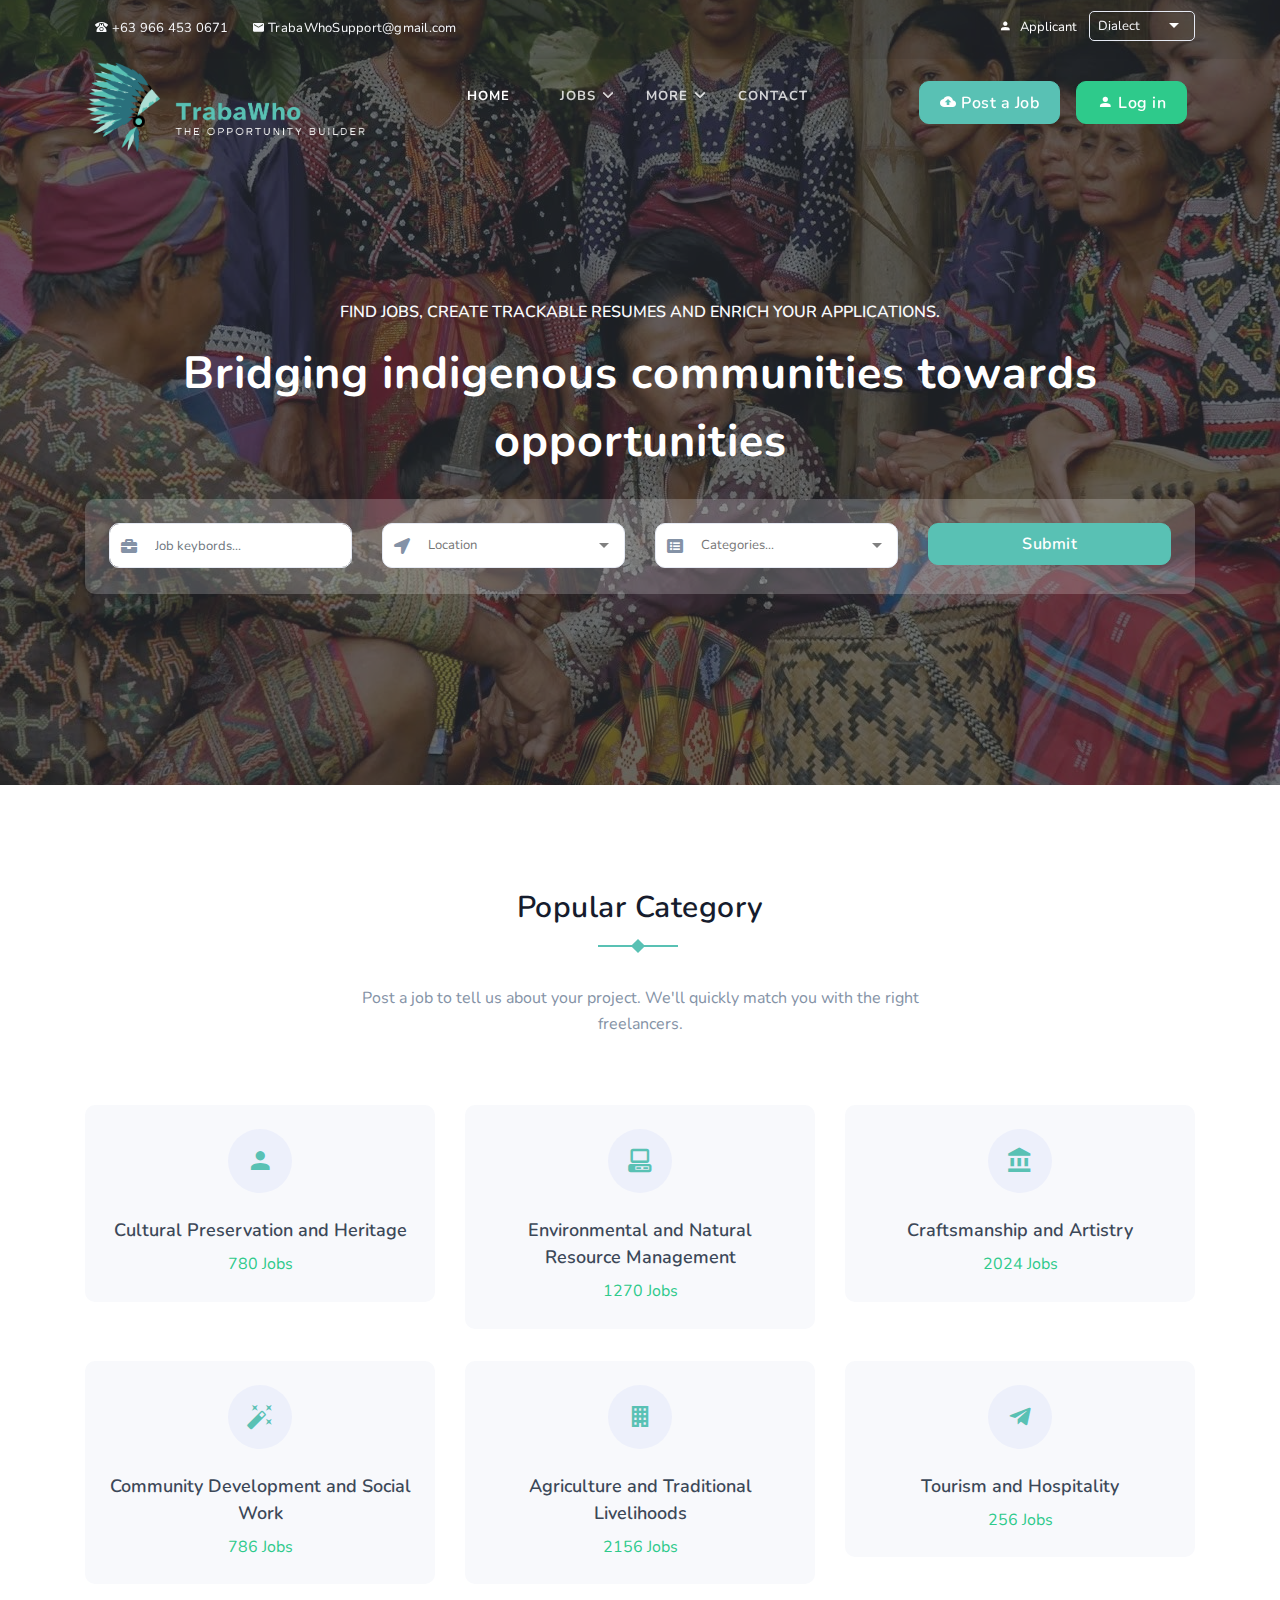
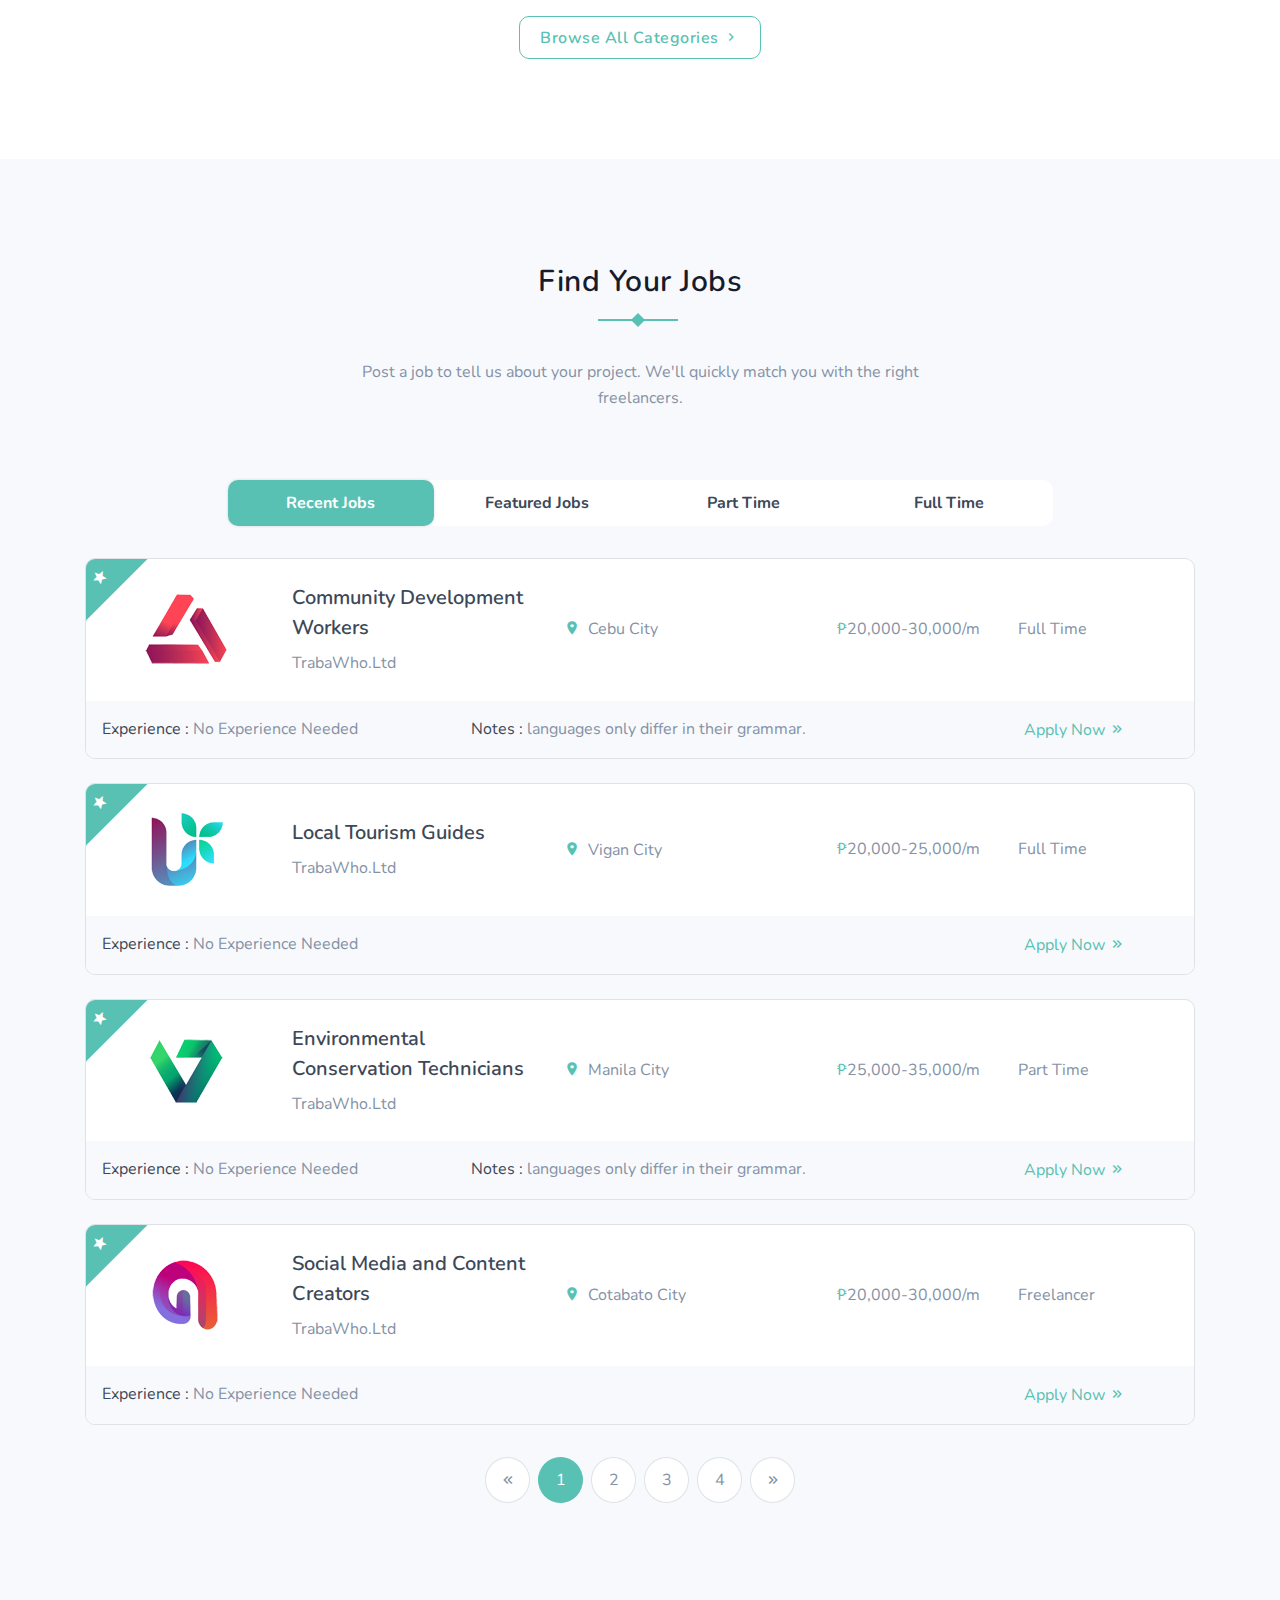
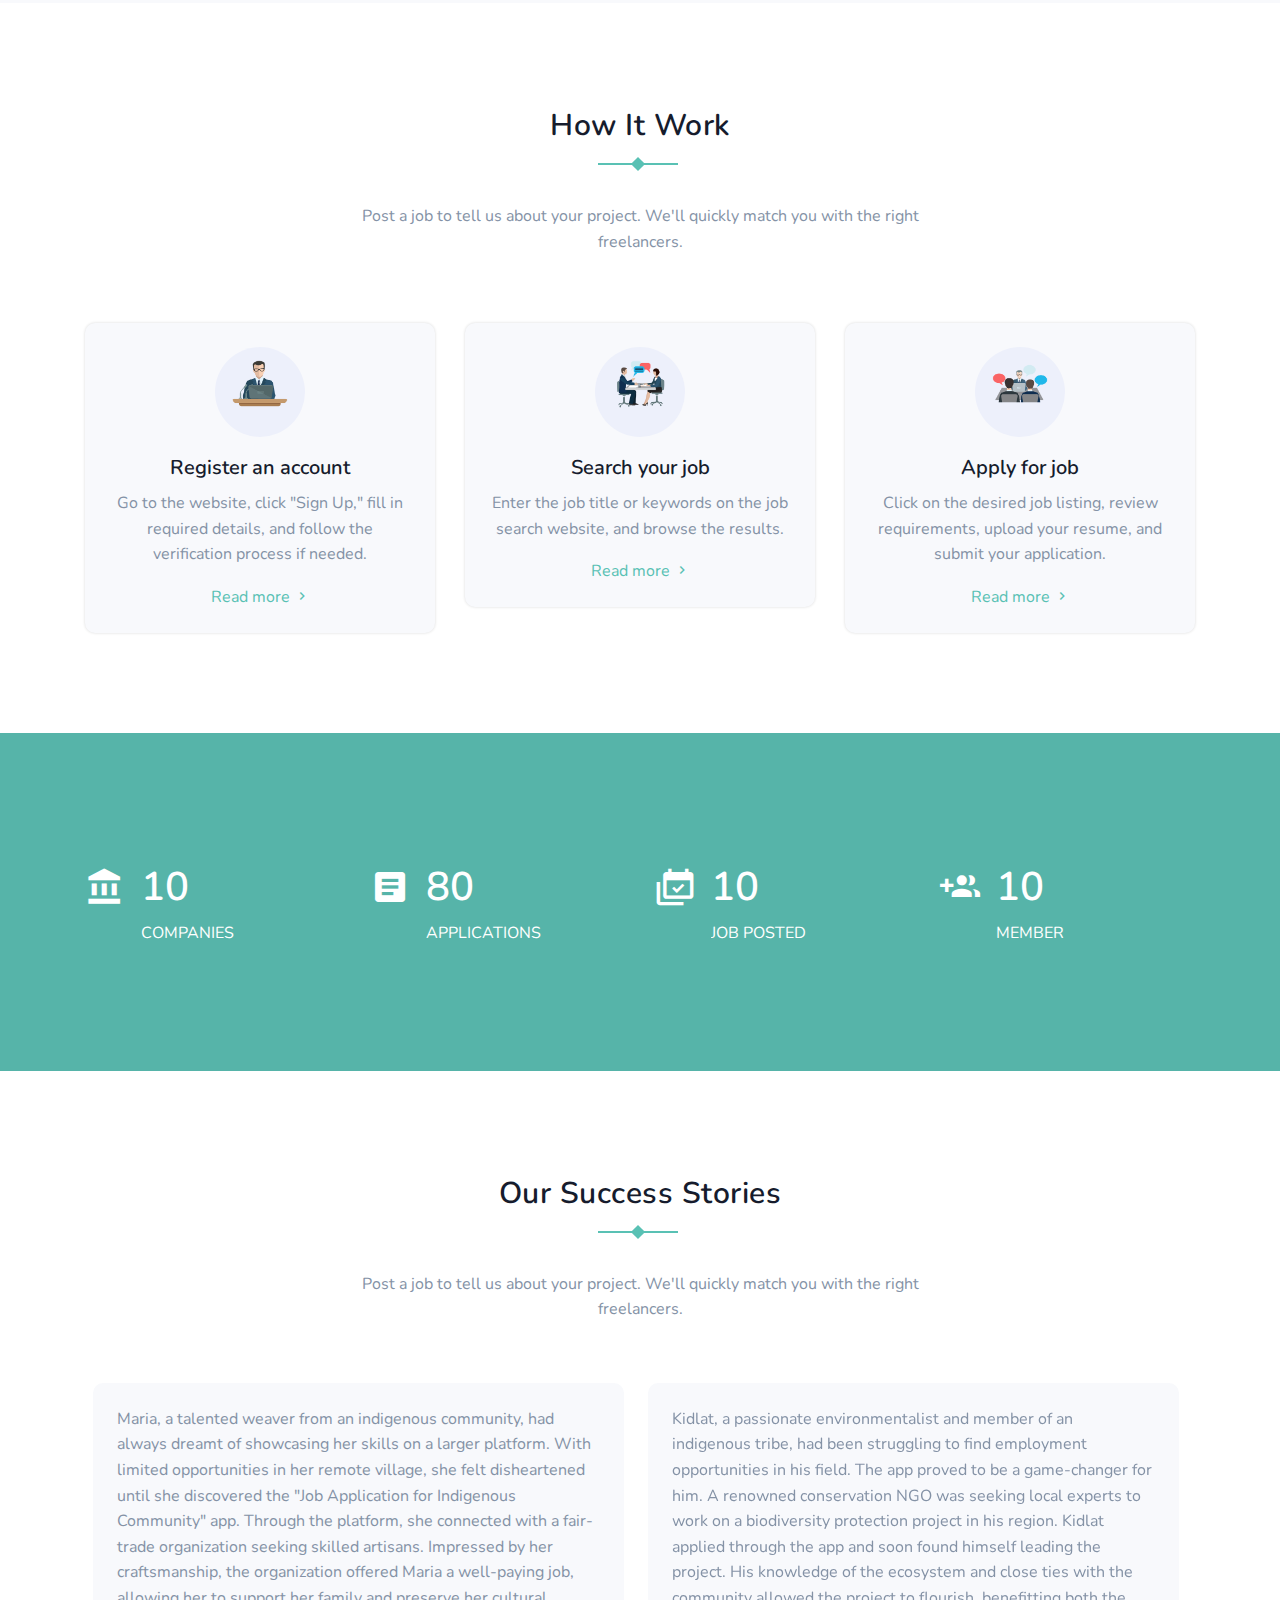
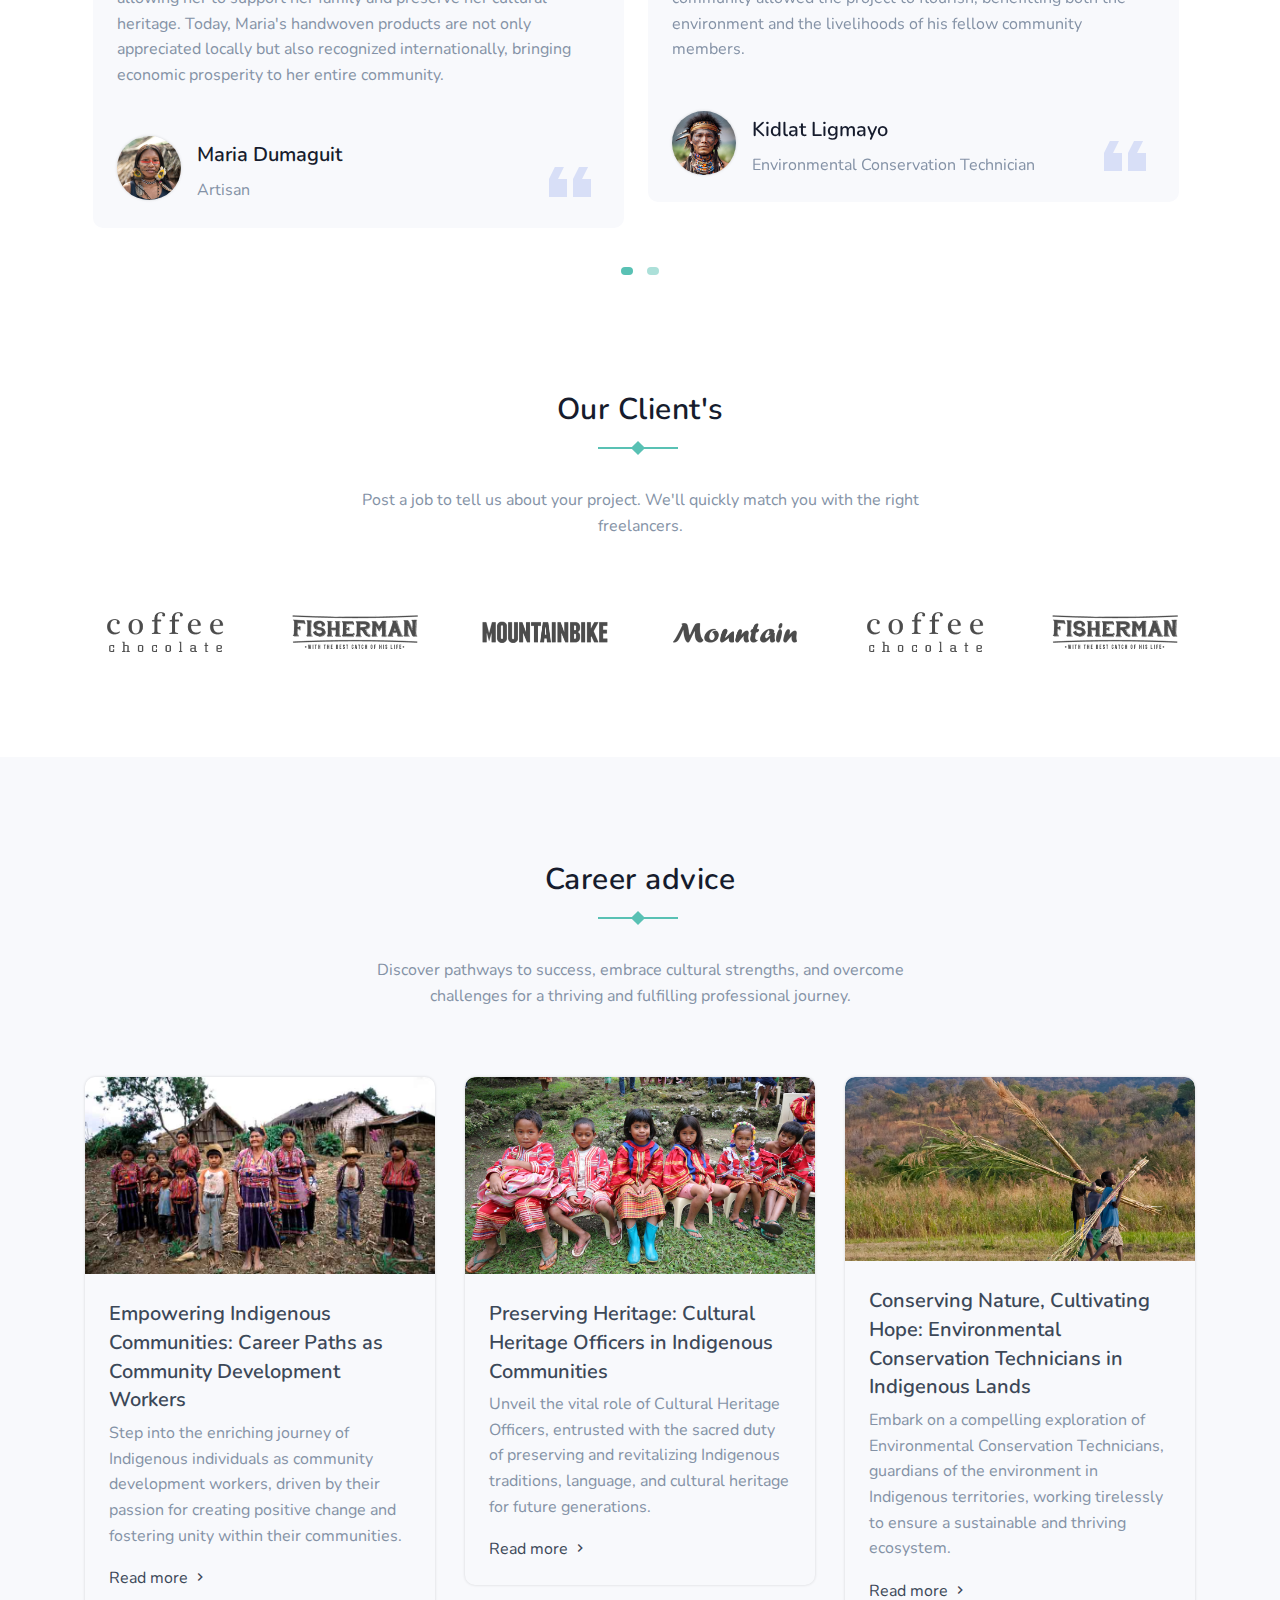
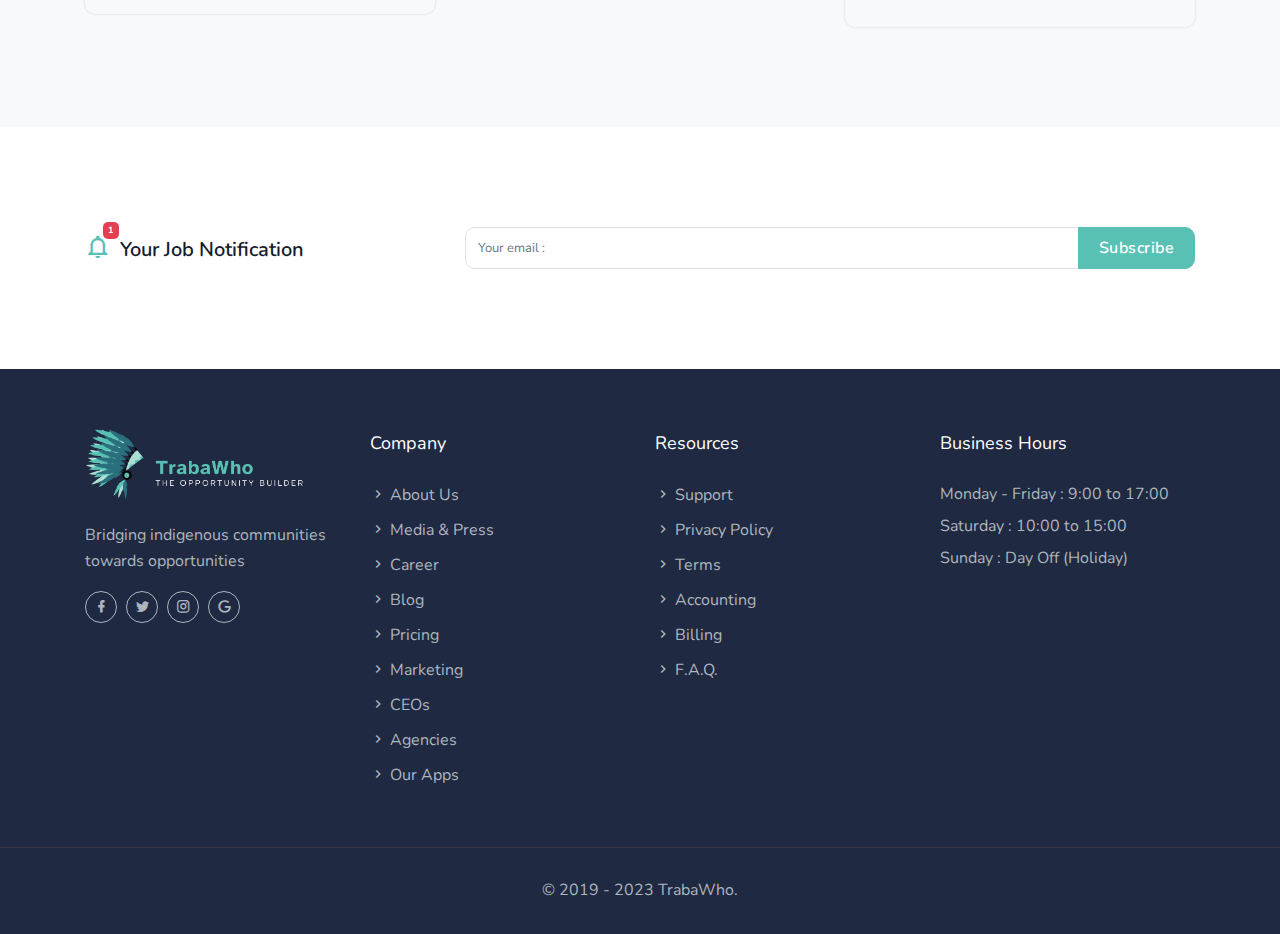
==== index.html @ cff256ac "first commit" ====
<!DOCTYPE html>
<html lang="en" class="no-js">

<head>
    <meta charset="UTF-8">
    <meta name="viewport" content="width=device-width, initial-scale=1">
    <title>TrabaWho</title>
    <meta name="description" content="" />
    <meta name="keywords" content="" />
    <meta name="author" content="TrabaWHo" />

    <link rel="shortcut icon" href="images/logo-only.png">

    <!-- Bootstrap core CSS -->
    <link rel="stylesheet" href="css/bootstrap.min.css" type="text/css">

    <!--Material Icon -->
    <link rel="stylesheet" type="text/css" href="css/materialdesignicons.min.css" />

    <link rel="stylesheet" type="text/css" href="css/fontawesome.css" />

    <!-- selectize css -->
    <link rel="stylesheet" type="text/css" href="css/selectize.css" />

    <!--Slider-->
    <link rel="stylesheet" href="css/owl.carousel.css" />
    <link rel="stylesheet" href="css/owl.theme.css" />
    <link rel="stylesheet" href="css/owl.transitions.css" />

    <!-- Custom  Css -->
    <link rel="stylesheet" type="text/css" href="css/style.css" />

</head>

<body>
    <!-- Loader -->
    <div id="preloader">
        <div id="status">
            <div class="spinner">
                <div class="double-bounce1"></div>
                <div class="double-bounce2"></div>
            </div>
        </div>
    </div>
    <!-- Loader -->

    <!-- Navigation Bar-->
    <header id="topnav" class="defaultscroll scroll-active">
        <!-- Tagline STart -->
        <div class="tagline">
            <div class="container">
                <div class="float-left">
                    <div class="phone">
                        <i class="mdi mdi-phone-classic"></i> +63 966 453 0671
                    </div>
                    <div class="email">
                        <a href="#">
                            <i class="mdi mdi-email"></i> TrabaWhoSupport@gmail.com
                        </a>
                    </div>
                </div>
                <div class="float-right">
                    <ul class="topbar-list list-unstyled d-flex" style="margin: 11px 0px;">
                        <li class="list-inline-item"><a href="javascript:void(0);"><i class="mdi mdi-account mr-2"></i>Applicant</a></li>
                        <li class="list-inline-item">
                            <select id="select-lang" class="demo-default">
                                <option value="">Dialect</option>
                                <option value="4">Tagalog</option>
                                <option value="1">Bisaya</option>
                                <option value="3">Cebuano</option>
                                <option value="5">Ilocano</option>
                            </select>
                        </li>
                    </ul>
                </div>
                <div class="clearfix"></div>
            </div>
        </div>
        <!-- Tagline End -->

        <!-- Menu Start -->
        <div class="container">
            <!-- Logo container-->
            <div>
                <a href="index.html" class="logo">
                    <img src="images/logo-light.png" alt="" class="logo-light" height="90" />
                    <img src="images/logo-dark.png" alt="" class="logo-dark" height="90" />
                </a>
            </div>
            <div class="buy-button p-2">
                <a href="login.html" class="btn btn-success"><i class="mdi mdi-account"></i> Log in</a>
            </div>                 
            <div class="buy-button p-2">
                <a href="post-a-job.html" class="btn btn-primary"><i class="mdi mdi-cloud-upload"></i> Post a Job</a>
            </div><!--end login button-->
            <!-- End Logo container-->
            <div class="menu-extras">
                <div class="menu-item">
                    <!-- Mobile menu toggle-->
                    <a class="navbar-toggle">
                        <div class="lines">
                            <span></span>
                            <span></span>
                            <span></span>
                        </div>
                    </a>
                    <!-- End mobile menu toggle-->
                </div>
            </div>
    
            <div id="navigation">
                <!-- Navigation Menu-->   
                <ul class="navigation-menu">
                    <li><a href="index.html">Home</a></li>
                    <li class="has-submenu">
                        <a href="javascript:void(0)">Jobs</a><span class="menu-arrow"></span>
                        <ul class="submenu">
                            <li><a href="job-list.html">Job List</a></li>
                            <li><a href="job-details.html">Job Details</a></li>
                        </ul>
                    </li>
    
                    <li class="has-submenu">
                        <a href="javascript:void(0)">More</a><span class="menu-arrow"></span>
                        <ul class="submenu">
                            <li><a href="about.html">About us</a></li>
                            <li><a href="services.html">Services</a></li>
                            <li><a href="team.html">Team</a></li>
                            <li><a href="pricing.html">Pricing plans</a></li>
                            <li class="has-submenu"><a href="javascript:void(0)"> Candidates</a><span class="submenu-arrow"></span>
                                <ul class="submenu">
                                    <li><a href="candidates-listing.html">Candidates Listing</a></li>
                                    <li><a href="create-resume.html">Create Resume</a></li>
                                </ul>  
                            </li>
                        </ul>
                    </li>
                    <li>
                        <a href="contact.html">contact</a>
                    </li>
                </ul><!--end navigation menu-->
            </div><!--end navigation-->
        </div><!--end container-->
        <!--end end-->
    </header><!--end header-->
    <!-- Navbar End -->

    <!-- Start Home -->
    <section class="bg-home" style="background: url('images/tribes-1.jpg') center center;">
        <div class="bg-overlay"></div>
        <div class="home-center">
            <div class="home-desc-center">
                <div class="container">
                    <div class="row justify-content-center">
                        <div class="col-lg-12">
                            <div class="title-heading text-center text-white">
                                <h6 class="small-title text-uppercase text-light mb-3">Find jobs, create trackable resumes and enrich your applications.</h6>
                                <h1 class="heading font-weight-bold mb-4">Bridging indigenous communities towards opportunities</h1>
                            </div>
                        </div>
                    </div>
                    <div class="home-form-position">
                        <div class="row">
                            <div class="col-lg-12">
                                <div class="home-registration-form p-4 mb-3">
                                    <form class="registration-form">
                                        <div class="row">
                                            <div class="col-lg-3 col-md-6">
                                                <div class="registration-form-box">
                                                    <i class="fa fa-briefcase"></i>
                                                    <input type="text" id="exampleInputName1" class="form-control rounded registration-input-box" placeholder="Job keybords...">
                                                </div>
                                            </div>
                                            <div class="col-lg-3 col-md-6">
                                                <div class="registration-form-box">
                                                    <i class="fa fa-location-arrow"></i>
                                                    <select id="select-country" class="demo-default">
                                                        <option value="">Location</option>
                                                        <option>National Capital Region (NCR)</option>
                                                        <option>Ilocos Region (Region I)</option>
                                                        <option>Cagayan Valley (Region II)</option>
                                                        <option>Central Luzon (Region III)</option>
                                                        <option>CALABARZON (Region IV-A)</option>
                                                        <option>MIMAROPA (Region IV-B)</option>
                                                        <option>Bicol Region (Region V)</option>
                                                        <option>Western Visayas (Region VI)</option>
                                                        <option>Central Visayas (Region VII)</option>
                                                        <option>Eastern Visayan (Region VIII)</option>
                                                        <option>Zamboanga Peninsula (Region IX)</option>
                                                        <option>Northern Mindanao (Region X)</option>
                                                        <option>Davao Region (Region XI)</option>
                                                        <option>Soccsksargen (Region XII)</option>
                                                        <option>Caraga (Region XIII)</option>
                                                        <option>Bangsamoro Autonomous Region in Muslim Mindanao (BARMM)</option>
                                                        <option>Cordillera Administrative Region (CAR)</option>
                                                    </select>
                                                </div>
                                            </div>
                                            <div class="col-lg-3 col-md-6">
                                                <div class="registration-form-box">
                                                    <i class="fa fa-list-alt"></i>
                                                    <select id="select-category" class="demo-default">
                                                        <option value="">Categories...</option>
                                                        <option value="4">Cultural Preservation and Heritage</option>
                                                        <option value="1">Environmental and Natural Resource Management</option>
                                                        <option value="3">Craftsmanship and Artistry</option>
                                                        <option value="5">Community Development and Social Work</option>
                                                        <option value="2">Agriculture and Traditional Livelihoods</option>
                                                        <option value="6">Tourism and Hospitality</option>
                                                    </select>
                                                </div>
                                            </div>
                                            <div class="col-lg-3 col-md-6">
                                                <div class="registration-form-box">
                                                    <input type="submit" id="submit" name="send" class="submitBnt btn btn-primary btn-block" value="Submit">
                                                </div>
                                            </div>
                                        </div>
                                    </form>
                                </div>
                            </div>
                        </div>
                    </div>
                </div>
            </div>
        </div>
    </section>
    <!-- end home -->

    <!-- popular category start -->
    <section class="section">
        <div class="container">
            <div class="row justify-content-center">
                <div class="col-12">
                    <div class="section-title text-center mb-4 pb-2">
                        <h4 class="title title-line pb-5">Popular Category</h4>
                        <p class="text-muted para-desc mx-auto mb-1">Post a job to tell us about your project. We'll quickly match you with the right freelancers.</p>
                    </div>
                </div>
            </div>
            <div class="row">
                <div class="col-lg-4 col-md-6 mt-4 pt-2">
                    <a href="javascript:void(0)">
                        <div class="popu-category-box bg-light rounded text-center p-4">
                            <div class="popu-category-icon mb-3">
                                <i class="mdi mdi-account d-inline-block rounded-pill h3 text-primary"></i>
                            </div>
                            <div class="popu-category-content">
                                <h5 class="mb-2 text-dark title">Cultural Preservation and Heritage</h5>
                                <p class="text-success mb-0 rounded">780 Jobs</p>
                            </div>
                        </div>
                    </a>
                </div>
                <div class="col-lg-4 col-md-6 mt-4 pt-2">
                    <a href="javascript:void(0)">
                        <div class="popu-category-box bg-light rounded text-center p-4">
                            <div class="popu-category-icon mb-3">
                                <i class="mdi mdi-desktop-classic d-inline-block rounded-pill h3 text-primary"></i>
                            </div>
                            <div class="popu-category-content">
                                <h5 class="mb-2 text-dark title">Environmental and Natural Resource Management</h5>
                                <p class="text-success mb-0 rounded">1270 Jobs</p>
                            </div>
                        </div>
                    </a>
                </div>
                <div class="col-lg-4 col-md-6 mt-4 pt-2">
                    <a href="javascript:void(0)">
                        <div class="popu-category-box bg-light rounded text-center p-4">
                            <div class="popu-category-icon mb-3">
                                <i class="mdi mdi-bank d-inline-block rounded-pill h3 text-primary"></i>
                            </div>
                            <div class="popu-category-content">
                                <h5 class="mb-2 text-dark title">Craftsmanship and Artistry</h5>
                                <p class="text-success mb-0 rounded">2024 Jobs</p>
                            </div>
                        </div>
                    </a>
                </div>
                <div class="col-lg-4 col-md-6 mt-4 pt-2">
                    <a href="javascript:void(0)">
                        <div class="popu-category-box bg-light rounded text-center p-4">
                            <div class="popu-category-icon mb-3">
                                <i class="mdi mdi-auto-fix d-inline-block rounded-pill h3 text-primary"></i>
                            </div>
                            <div class="popu-category-content">
                                <h5 class="mb-2 text-dark title">Community Development and Social Work</h5>
                                <p class="text-success mb-0 rounded">786 Jobs</p>
                            </div>
                        </div>
                    </a>
                </div>
                <div class="col-lg-4 col-md-6 mt-4 pt-2">
                    <a href="javascript:void(0)">
                        <div class="popu-category-box bg-light rounded text-center p-4">
                            <div class="popu-category-icon mb-3">
                                <i class="mdi mdi-office-building d-inline-block rounded-pill h3 text-primary"></i>
                            </div>
                            <div class="popu-category-content">
                                <h5 class="mb-2 text-dark title">Agriculture and Traditional Livelihoods</h5>
                                <p class="text-success mb-0 rounded">2156 Jobs</p>
                            </div>
                        </div>
                    </a>
                </div>
                <div class="col-lg-4 col-md-6 mt-4 pt-2">
                    <a href="javascript:void(0)">
                        <div class="popu-category-box bg-light rounded text-center p-4">
                            <div class="popu-category-icon mb-3">
                                <i class="mdi mdi-telegram d-inline-block rounded-pill h3 text-primary"></i>
                            </div>
                            <div class="popu-category-content">
                                <h5 class="mb-2 text-dark title">Tourism and Hospitality</h5>
                                <p class="text-success mb-0 rounded">256 Jobs</p>
                            </div>
                        </div>
                    </a>
                </div>
                <!-- <div class="col-lg-3 col-md-6 mt-4 pt-2">
                    <a href="javascript:void(0)">
                        <div class="popu-category-box bg-light rounded text-center p-4">
                            <div class="popu-category-icon mb-3">
                                <i class="mdi mdi-television-classic d-inline-block rounded-pill h3 text-primary"></i>
                            </div>
                            <div class="popu-category-content">
                                <h5 class="mb-2 text-dark title">Design & Multimedia</h5>
                                <p class="text-success mb-0 rounded">585 Jobs</p>
                            </div>
                        </div>
                    </a>
                </div>
                <div class="col-lg-3 col-md-6 mt-4 pt-2">
                    <a href="javascript:void(0)">
                        <div class="popu-category-box bg-light rounded text-center p-4">
                            <div class="popu-category-icon mb-3">
                                <i class="mdi mdi-human d-inline-block rounded-pill h3 text-primary"></i>
                            </div>
                            <div class="popu-category-content">
                                <h5 class="mb-2 text-dark title">Human Resource</h5>
                                <p class="text-success mb-0 rounded">548 Jobs</p>
                            </div>
                        </div>
                    </a>
                </div> -->
            </div>

            <div class="row justify-content-center">
                <div class="col-12 text-center mt-4 pt-2">
                    <a href="javascript:void(0)" class="btn btn-primary-outline">Browse All Categories <i class="mdi mdi-chevron-right"></i></a>
                </div>
            </div>
        </div>
    </section>
    <!-- popular category end -->

    <!-- all jobs start -->
    <section class="section bg-light">
        <div class="container">
            <div class="row justify-content-center">
                <div class="col-12">
                    <div class="section-title text-center mb-4 pb-2">
                        <h4 class="title title-line pb-5">Find Your Jobs</h4>
                        <p class="text-muted para-desc mx-auto mb-1">Post a job to tell us about your project. We'll quickly match you with the right freelancers.</p>
                    </div>
                </div>
            </div>
            <div class="row justify-content-center">
                <div class="col-lg-9 text-center mt-4 pt-2">
                    <ul class="nav nav-pills nav nav-pills bg-white rounded nav-justified flex-column flex-sm-row" id="pills-tab" role="tablist">
                        <li class="nav-item">
                            <a class="nav-link rounded active" id="recent-job-tab" data-toggle="pill" href="#recent-job" role="tab" aria-controls="recent-job" aria-selected="true">Recent Jobs</a>
                        </li>
                        <li class="nav-item">
                            <a class="nav-link rounded" id="featured-job-tab" data-toggle="pill" href="#featured-job" role="tab" aria-controls="featured-job" aria-selected="false">Featured Jobs</a>
                        </li>
                        <li class="nav-item">
                            <a class="nav-link rounded" id="part-job-tab" data-toggle="pill" href="#part-job" role="tab" aria-controls="part-job" aria-selected="false">Part Time</a>
                        </li>
                        <li class="nav-item">
                            <a class="nav-link rounded" id="full-job-tab" data-toggle="pill" href="#full-job" role="tab" aria-controls="full-job" aria-selected="false">Full Time</a>
                        </li>
                    </ul>
                </div>
            </div>
            <div class="row">
                <div class="col-12">
                    <div class="tab-content mt-2" id="pills-tabContent">
                        <div class="tab-pane fade show active" id="recent-job" role="tabpanel" aria-labelledby="recent-job-tab">
                            <div class="row">
                                <div class="col-lg-12">

                                    <div class="job-box bg-white overflow-hidden border rounded mt-4 position-relative overflow-hidden">
                                        <div class="lable text-center pt-2 pb-2">
                                            <ul class="list-unstyled best text-white mb-0 text-uppercase">
                                                <li class="list-inline-item"><i class="mdi mdi-star"></i></li>
                                            </ul>
                                        </div>
                                        <div class="p-4">
                                            <div class="row align-items-center">
                                                <div class="col-md-2">
                                                    <div class="mo-mb-2">
                                                        <img src="images/featured-job/img-1.png" alt="" class="img-fluid mx-auto d-block">
                                                    </div>
                                                </div>
                                                <div class="col-md-3">
                                                    <div>
                                                        <h5 class="f-18"><a href="#" class="text-dark">Community Development Workers</a></h5>
                                                        <p class="text-muted mb-0">TrabaWho.Ltd</p>
                                                    </div>
                                                </div>
                                                <div class="col-md-3">
                                                    <div>
                                                        <p class="text-muted mb-0"><i class="mdi mdi-map-marker text-primary mr-2"></i>Cebu City</p>
                                                    </div>
                                                </div>
                                                <div class="col-md-2">
                                                    <div>
                                                        <p class="text-muted mb-0 mo-mb-2"><span class="text-primary">₱</span>20,000-30,000/m</p>
                                                    </div>
                                                </div>
                                                <div class="col-md-2">
                                                    <div>
                                                        <p class="text-muted mb-0">Full Time</p>
                                                    </div>
                                                </div>
                                            </div>
                                        </div>
                                        <div class="p-3 bg-light">
                                            <div class="row">
                                                <div class="col-md-4">
                                                    <div>
                                                        <p class="text-muted mb-0 mo-mb-2"><span class="text-dark">Experience :</span> No Experience Needed</p>
                                                    </div>
                                                </div>
                                                <div class="col-md-6">
                                                    <div>
                                                        <p class="text-muted mb-0 mo-mb-2"><span class="text-dark">Notes :</span> languages only differ in their grammar. </p>
                                                    </div>
                                                </div>
                                                <div class="col-md-2">
                                                    <div>
                                                        <a href="#" class="text-primary">Apply Now <i class="mdi mdi-chevron-double-right"></i></a>
                                                    </div>
                                                </div>
                                            </div>
                                        </div>
                                    </div>

                                    <div class="job-box bg-white overflow-hidden border rounded mt-4 position-relative overflow-hidden">
                                        <div class="lable text-center pt-2 pb-2">
                                            <ul class="list-unstyled best text-white mb-0 text-uppercase">
                                                <li class="list-inline-item"><i class="mdi mdi-star"></i></li>
                                            </ul>
                                        </div>
                                        <div class="p-4">
                                            <div class="row align-items-center">
                                                <div class="col-md-2">
                                                    <div class="mo-mb-2">
                                                        <img src="images/featured-job/img-2.png" alt="" class="img-fluid mx-auto d-block">
                                                    </div>
                                                </div>
                                                <div class="col-md-3">
                                                    <div>
                                                        <h5 class="f-18"><a href="#" class="text-dark">Local Tourism Guides</a></h5>
                                                        <p class="text-muted mb-0">TrabaWho.Ltd</p>
                                                    </div>
                                                </div>
                                                <div class="col-md-3">
                                                    <div>
                                                        <p class="text-muted mb-0"><i class="mdi mdi-map-marker text-primary mr-2"></i>Vigan City</p>
                                                    </div>
                                                </div>
                                                <div class="col-md-2">
                                                    <div>
                                                        <p class="text-muted mb-0 mo-mb-2"><span class="text-primary">₱</span>20,000-25,000/m</p>
                                                    </div>
                                                </div>
                                                <div class="col-md-2">
                                                    <div>
                                                        <p class="text-muted mb-0">Full Time</p>
                                                    </div>
                                                </div>
                                            </div>
                                        </div>
                                        <div class="p-3 bg-light">
                                            <div class="row">
                                                <div class="col-md-10">
                                                    <div>
                                                        <p class="text-muted mb-0 mo-mb-2"><span class="text-dark">Experience :</span> No Experience Needed</p>
                                                    </div>
                                                </div>
                                                <div class="col-md-2">
                                                    <div>
                                                        <a href="#" class="text-primary">Apply Now <i class="mdi mdi-chevron-double-right"></i></a>
                                                    </div>
                                                </div>
                                            </div>
                                        </div>
                                    </div>

                                    <div class="job-box bg-white overflow-hidden border rounded mt-4 position-relative overflow-hidden">
                                        <div class="lable text-center pt-2 pb-2">
                                            <ul class="list-unstyled best text-white mb-0 text-uppercase">
                                                <li class="list-inline-item"><i class="mdi mdi-star"></i></li>
                                            </ul>
                                        </div>
                                        <div class="p-4">
                                            <div class="row align-items-center">
                                                <div class="col-md-2">
                                                    <div class="mo-mb-2">
                                                        <img src="images/featured-job/img-3.png" alt="" class="img-fluid mx-auto d-block">
                                                    </div>
                                                </div>
                                                <div class="col-md-3">
                                                    <div>
                                                        <h5 class="f-18"><a href="#" class="text-dark">Environmental Conservation Technicians</a></h5>
                                                        <p class="text-muted mb-0">TrabaWho.Ltd</p>
                                                    </div>
                                                </div>
                                                <div class="col-md-3">
                                                    <div>
                                                        <p class="text-muted mb-0"><i class="mdi mdi-map-marker text-primary mr-2"></i>Manila City</p>
                                                    </div>
                                                </div>
                                                <div class="col-md-2">
                                                    <div>
                                                        <p class="text-muted mb-0 mo-mb-2"><span class="text-primary">₱</span>25,000-35,000/m</p>
                                                    </div>
                                                </div>
                                                <div class="col-md-2">
                                                    <div>
                                                        <p class="text-muted mb-0">Part Time</p>
                                                    </div>
                                                </div>
                                            </div>
                                        </div>
                                        <div class="p-3 bg-light">
                                            <div class="row">
                                                <div class="col-md-4">
                                                    <div>
                                                        <p class="text-muted mb-0 mo-mb-2"><span class="text-dark">Experience :</span> No Experience Needed</p>
                                                    </div>
                                                </div>
                                                <div class="col-md-6">
                                                    <div>
                                                        <p class="text-muted mb-0 mo-mb-2"><span class="text-dark">Notes :</span> languages only differ in their grammar. </p>
                                                    </div>
                                                </div>
                                                <div class="col-md-2">
                                                    <div>
                                                        <a href="#" class="text-primary">Apply Now <i class="mdi mdi-chevron-double-right"></i></a>
                                                    </div>
                                                </div>
                                            </div>
                                        </div>
                                    </div>

                                    <div class="job-box bg-white overflow-hidden border rounded mt-4 position-relative overflow-hidden">
                                        <div class="lable text-center pt-2 pb-2">
                                            <ul class="list-unstyled best text-white mb-0 text-uppercase">
                                                <li class="list-inline-item"><i class="mdi mdi-star"></i></li>
                                            </ul>
                                        </div>
                                        <div class="p-4">
                                            <div class="row align-items-center">
                                                <div class="col-md-2">
                                                    <div class="mo-mb-2">
                                                        <img src="images/featured-job/img-4.png" alt="" class="img-fluid mx-auto d-block">
                                                    </div>
                                                </div>
                                                <div class="col-md-3">
                                                    <div>
                                                        <h5 class="f-18"><a href="#" class="text-dark">Social Media and Content Creators</a></h5>
                                                        <p class="text-muted mb-0">TrabaWho.Ltd</p>
                                                    </div>
                                                </div>
                                                <div class="col-md-3">
                                                    <div>
                                                        <p class="text-muted mb-0"><i class="mdi mdi-map-marker text-primary mr-2"></i>Cotabato City</p>
                                                    </div>
                                                </div>
                                                <div class="col-md-2">
                                                    <div>
                                                        <p class="text-muted mb-0 mo-mb-2"><span class="text-primary">₱</span>20,000-30,000/m</p>
                                                    </div>
                                                </div>
                                                <div class="col-md-2">
                                                    <div>
                                                        <p class="text-muted mb-0">Freelancer</p>
                                                    </div>
                                                </div>
                                            </div>
                                        </div>
                                        <div class="p-3 bg-light">
                                            <div class="row">
                                                <div class="col-md-10">
                                                    <div>
                                                        <p class="text-muted mb-0 mo-mb-2"><span class="text-dark">Experience :</span> No Experience Needed</p>
                                                    </div>
                                                </div>
                                                <div class="col-md-2">
                                                    <div>
                                                        <a href="#" class="text-primary">Apply Now <i class="mdi mdi-chevron-double-right"></i></a>
                                                    </div>
                                                </div>
                                            </div>
                                        </div>
                                    </div>

                                </div>
                            </div>
                        </div>

                        <div class="tab-pane fade" id="featured-job" role="tabpanel" aria-labelledby="featured-job-tab">
                            <div class="row">
                                <div class="col-lg-12">

                                    <div class="job-box bg-white overflow-hidden border rounded mt-4 position-relative overflow-hidden">
                                        <div class="lable text-center pt-2 pb-2">
                                            <ul class="list-unstyled best text-white mb-0 text-uppercase">
                                                <li class="list-inline-item"><i class="mdi mdi-star"></i></li>
                                            </ul>
                                        </div>
                                        <div class="p-4">
                                            <div class="row align-items-center">
                                                <div class="col-md-2">
                                                    <div class="mo-mb-2">
                                                        <img src="images/featured-job/img-2.png" alt="" class="img-fluid mx-auto d-block">
                                                    </div>
                                                </div>
                                                <div class="col-md-3">
                                                    <div>
                                                        <h5 class="f-18"><a href="#" class="text-dark">Cultural Heritage Officers</a></h5>
                                                        <p class="text-muted mb-0">TrabaWho.Ltd</p>
                                                    </div>
                                                </div>
                                                <div class="col-md-3">
                                                    <div>
                                                        <p class="text-muted mb-0"><i class="mdi mdi-map-marker text-primary mr-2"></i>Vigan City</p>
                                                    </div>
                                                </div>
                                                <div class="col-md-2">
                                                    <div>
                                                        <p class="text-muted mb-0 mo-mb-2"><span class="text-primary">₱</span>25,000-35,000/m</p>
                                                    </div>
                                                </div>
                                                <div class="col-md-2">
                                                    <div>
                                                        <p class="text-muted mb-0">Full Time</p>
                                                    </div>
                                                </div>
                                            </div>
                                        </div>
                                        <div class="p-3 bg-light">
                                            <div class="row">
                                                <div class="col-md-10">
                                                    <div class="mo-mb-2">
                                                        <p class="text-muted mb-0 mo-mb-2"><span class="text-dark">Experience :</span> No Experience</p>
                                                    </div>
                                                </div>
                                                <div class="col-md-2">
                                                    <div>
                                                        <a href="#" class="text-primary">Apply Now <i class="mdi mdi-chevron-double-right"></i></a>
                                                    </div>
                                                </div>
                                            </div>
                                        </div>
                                    </div>

                                    <div class="job-box bg-white overflow-hidden border rounded mt-4 position-relative overflow-hidden">
                                        <div class="lable text-center pt-2 pb-2">
                                            <ul class="list-unstyled best text-white mb-0 text-uppercase">
                                                <li class="list-inline-item"><i class="mdi mdi-star"></i></li>
                                            </ul>
                                        </div>
                                        <div class="p-4">
                                            <div class="row align-items-center">
                                                <div class="col-md-2">
                                                    <div class="mo-mb-2">
                                                        <img src="images/featured-job/img-1.png" alt="" class="img-fluid mx-auto d-block">
                                                    </div>
                                                </div>
                                                <div class="col-md-3">
                                                    <div>
                                                        <h5 class="f-18"><a href="#" class="text-dark">Agricultural Technicians</a></h5>
                                                        <p class="text-muted mb-0">TrabahoWho.Ltd</p>
                                                    </div>
                                                </div>
                                                <div class="col-md-3">
                                                    <div>
                                                        <p class="text-muted mb-0"><i class="mdi mdi-map-marker text-primary mr-2"></i>Cebu City</p>
                                                    </div>
                                                </div>
                                                <div class="col-md-2">
                                                    <div>
                                                        <p class="text-muted mb-0 mo-mb-2"><span class="text-primary">₱</span>25,000-35,000/m</p>
                                                    </div>
                                                </div>
                                                <div class="col-md-2">
                                                    <div>
                                                        <p class="text-muted mb-0">Full Time</p>
                                                    </div>
                                                </div>
                                            </div>
                                        </div>
                                        <div class="p-3 bg-light">
                                            <div class="row">
                                                <div class="col-md-4">
                                                    <div>
                                                        <p class="text-muted mb-0 mo-mb-2"><span class="text-dark">Experience :</span> No Experience Needed</p>
                                                    </div>
                                                </div>
                                                <div class="col-md-6">
                                                    <div>
                                                        <p class="text-muted mb-0 mo-mb-2"><span class="text-dark">Notes :</span> languages only differ in their grammar. </p>
                                                    </div>
                                                </div>
                                                <div class="col-md-2">
                                                    <div>
                                                        <a href="#" class="text-primary">Apply Now <i class="mdi mdi-chevron-double-right"></i></a>
                                                    </div>
                                                </div>
                                            </div>
                                        </div>
                                    </div>

                                    <div class="job-box bg-white overflow-hidden border rounded mt-4 position-relative overflow-hidden">
                                        <div class="lable text-center pt-2 pb-2">
                                            <ul class="list-unstyled best text-white mb-0 text-uppercase">
                                                <li class="list-inline-item"><i class="mdi mdi-star"></i></li>
                                            </ul>
                                        </div>
                                        <div class="p-4">
                                            <div class="row align-items-center">
                                                <div class="col-md-2">
                                                    <div class="mo-mb-2">
                                                        <img src="images/featured-job/img-4.png" alt="" class="img-fluid mx-auto d-block">
                                                    </div>
                                                </div>
                                                <div class="col-md-3">
                                                    <div>
                                                        <h5 class="f-18"><a href="#" class="text-dark">Educational Assistants</a></h5>
                                                        <p class="text-muted mb-0">TrabaWho.Ltd</p>
                                                    </div>
                                                </div>
                                                <div class="col-md-3">
                                                    <div>
                                                        <p class="text-muted mb-0"><i class="mdi mdi-map-marker text-primary mr-2"></i>Cotabato City</p>
                                                    </div>
                                                </div>
                                                <div class="col-md-2">
                                                    <div>
                                                        <p class="text-muted mb-0 mo-mb-2"><span class="text-primary">₱</span>20,000-30,000/m</p>
                                                    </div>
                                                </div>
                                                <div class="col-md-2">
                                                    <div>
                                                        <p class="text-muted mb-0">Freelancer</p>
                                                    </div>
                                                </div>
                                            </div>
                                        </div>
                                        <div class="p-3 bg-light">
                                            <div class="row">
                                                <div class="col-md-4">
                                                    <div>
                                                        <p class="text-muted mb-0 mo-mb-2"><span class="text-dark">Experience :</span> No Experience Needed</p>
                                                    </div>
                                                </div>
                                                <div class="col-md-6">
                                                    <div>
                                                        <p class="text-muted mb-0 mo-mb-2"><span class="text-dark">Notes :</span> languages only differ in their grammar. </p>
                                                    </div>
                                                </div>
                                                <div class="col-md-2">
                                                    <div>
                                                        <a href="#" class="text-primary">Apply Now <i class="mdi mdi-chevron-double-right"></i></a>
                                                    </div>
                                                </div>
                                            </div>
                                        </div>
                                    </div>

                                    <div class="job-box bg-white overflow-hidden border rounded mt-4 position-relative overflow-hidden">
                                        <div class="lable text-center pt-2 pb-2">
                                            <ul class="list-unstyled best text-white mb-0 text-uppercase">
                                                <li class="list-inline-item"><i class="mdi mdi-star"></i></li>
                                            </ul>
                                        </div>
                                        <div class="p-4">
                                            <div class="row align-items-center">
                                                <div class="col-md-2">
                                                    <div class="mo-mb-2">
                                                        <img src="images/featured-job/img-3.png" alt="" class="img-fluid mx-auto d-block">
                                                    </div>
                                                </div>
                                                <div class="col-md-3">
                                                    <div>
                                                        <h5 class="f-18"><a href="#" class="text-dark">Social Media and Content Creators</a></h5>
                                                        <p class="text-muted mb-0">TrabaWho.Ltd</p>
                                                    </div>
                                                </div>
                                                <div class="col-md-3">
                                                    <div>
                                                        <p class="text-muted mb-0"><i class="mdi mdi-map-marker text-primary mr-2"></i>Manila City</p>
                                                    </div>
                                                </div>
                                                <div class="col-md-2">
                                                    <div>
                                                        <p class="text-muted mb-0 mo-mb-2"><span class="text-primary">₱</span>20,000-30,000/m</p>
                                                    </div>
                                                </div>
                                                <div class="col-md-2">
                                                    <div>
                                                        <p class="text-muted mb-0">Part Time</p>
                                                    </div>
                                                </div>
                                            </div>
                                        </div>
                                        <div class="p-3 bg-light">
                                            <div class="row">
                                                <div class="col-md-4">
                                                    <div>
                                                        <p class="text-muted mb-0 mo-mb-2"><span class="text-dark">Experience :</span> No Experience Needed</p>
                                                    </div>
                                                </div>
                                                <div class="col-md-6">
                                                    <div>
                                                        <p class="text-muted mb-0 mo-mb-2"><span class="text-dark">Notes :</span> languages only differ in their grammar. </p>
                                                    </div>
                                                </div>
                                                <div class="col-md-2">
                                                    <div>
                                                        <a href="#" class="text-primary">Apply Now <i class="mdi mdi-chevron-double-right"></i></a>
                                                    </div>
                                                </div>
                                            </div>
                                        </div>
                                    </div>

                                </div>
                            </div>
                        </div>
                        <div class="tab-pane fade" id="part-job" role="tabpanel" aria-labelledby="part-job-tab">
                            <div class="row">
                                <div class="col-lg-12">

                                    <div class="job-box bg-white overflow-hidden border rounded mt-4 position-relative overflow-hidden">
                                        <div class="lable text-center pt-2 pb-2">
                                            <ul class="list-unstyled best text-white mb-0 text-uppercase">
                                                <li class="list-inline-item"><i class="mdi mdi-star"></i></li>
                                            </ul>
                                        </div>
                                        <div class="p-4">
                                            <div class="row align-items-center">
                                                <div class="col-md-2">
                                                    <div class="mo-mb-2">
                                                        <img src="images/featured-job/img-1.png" alt="" class="img-fluid mx-auto d-block">
                                                    </div>
                                                </div>
                                                <div class="col-md-3">
                                                    <div>
                                                        <h5 class="f-18"><a href="#" class="text-dark">Community Development Workers</a></h5>
                                                        <p class="text-muted mb-0">TrabaWho.Ltd</p>
                                                    </div>
                                                </div>
                                                <div class="col-md-3">
                                                    <div>
                                                        <p class="text-muted mb-0"><i class="mdi mdi-map-marker text-primary mr-2"></i>Cebu City</p>
                                                    </div>
                                                </div>
                                                <div class="col-md-2">
                                                    <div>
                                                        <p class="text-muted mb-0 mo-mb-2"><span class="text-primary">₱</span>20,000-25,000/m</p>
                                                    </div>
                                                </div>
                                                <div class="col-md-2">
                                                    <div>
                                                        <p class="text-muted mb-0">Full Time</p>
                                                    </div>
                                                </div>
                                            </div>
                                        </div>
                                        <div class="p-3 bg-light">
                                            <div class="row">
                                                <div class="col-md-4">
                                                    <div>
                                                        <p class="text-muted mb-0 mo-mb-2"><span class="text-dark">Experience :</span> No Experience Needed</p>
                                                    </div>
                                                </div>
                                                <div class="col-md-6">
                                                    <div>
                                                        <p class="text-muted mb-0 mo-mb-2"><span class="text-dark">Notes :</span> languages only differ in their grammar. </p>
                                                    </div>
                                                </div>
                                                <div class="col-md-2">
                                                    <div>
                                                        <a href="#" class="text-primary">Apply Now <i class="mdi mdi-chevron-double-right"></i></a>
                                                    </div>
                                                </div>
                                            </div>
                                        </div>
                                    </div>

                                    <div class="job-box bg-white overflow-hidden border rounded mt-4 position-relative overflow-hidden">
                                        <div class="lable text-center pt-2 pb-2">
                                            <ul class="list-unstyled best text-white mb-0 text-uppercase">
                                                <li class="list-inline-item"><i class="mdi mdi-star"></i></li>
                                            </ul>
                                        </div>
                                        <div class="p-4">
                                            <div class="row align-items-center">
                                                <div class="col-md-2">
                                                    <div class="mo-mb-2">
                                                        <img src="images/featured-job/img-2.png" alt="" class="img-fluid mx-auto d-block">
                                                    </div>
                                                </div>
                                                <div class="col-md-3">
                                                    <div>
                                                        <h5 class="f-18"><a href="#" class="text-dark">Local Tourism Guides</a></h5>
                                                        <p class="text-muted mb-0">TrabaWho.Ltd</p>
                                                    </div>
                                                </div>
                                                <div class="col-md-3">
                                                    <div>
                                                        <p class="text-muted mb-0"><i class="mdi mdi-map-marker text-primary mr-2"></i>Vigan City</p>
                                                    </div>
                                                </div>
                                                <div class="col-md-2">
                                                    <div>
                                                        <p class="text-muted mb-0 mo-mb-2"><span class="text-primary">₱</span>20,000-25,000/m</p>
                                                    </div>
                                                </div>
                                                <div class="col-md-2">
                                                    <div>
                                                        <p class="text-muted mb-0">Full Time</p>
                                                    </div>
                                                </div>
                                            </div>
                                        </div>
                                        <div class="p-3 bg-light">
                                            <div class="row">
                                                <div class="col-md-10">
                                                    <div>
                                                        <p class="text-muted mb-0 mo-mb-2"><span class="text-dark">Experience :</span> No Experience Needed</p>
                                                    </div>
                                                </div>
                                                <div class="col-md-2">
                                                    <div>
                                                        <a href="#" class="text-primary">Apply Now <i class="mdi mdi-chevron-double-right"></i></a>
                                                    </div>
                                                </div>
                                            </div>
                                        </div>
                                    </div>

                                    <div class="job-box bg-white overflow-hidden border rounded mt-4 position-relative overflow-hidden">
                                        <div class="lable text-center pt-2 pb-2">
                                            <ul class="list-unstyled best text-white mb-0 text-uppercase">
                                                <li class="list-inline-item"><i class="mdi mdi-star"></i></li>
                                            </ul>
                                        </div>
                                        <div class="p-4">
                                            <div class="row align-items-center">
                                                <div class="col-md-2">
                                                    <div class="mo-mb-2">
                                                        <img src="images/featured-job/img-3.png" alt="" class="img-fluid mx-auto d-block">
                                                    </div>
                                                </div>
                                                <div class="col-md-3">
                                                    <div>
                                                        <h5 class="f-18"><a href="#" class="text-dark">Community Development Workers</a></h5>
                                                        <p class="text-muted mb-0">TrabaWho.Ltd</p>
                                                    </div>
                                                </div>
                                                <div class="col-md-3">
                                                    <div>
                                                        <p class="text-muted mb-0"><i class="mdi mdi-map-marker text-primary mr-2"></i>Manila City</p>
                                                    </div>
                                                </div>
                                                <div class="col-md-2">
                                                    <div>
                                                        <p class="text-muted mb-0 mo-mb-2"><span class="text-primary">₱</span>20,000-30,000/m</p>
                                                    </div>
                                                </div>
                                                <div class="col-md-2">
                                                    <div>
                                                        <p class="text-muted mb-0">Part Time</p>
                                                    </div>
                                                </div>
                                            </div>
                                        </div>
                                        <div class="p-3 bg-light">
                                            <div class="row">
                                                <div class="col-md-4">
                                                    <div>
                                                        <p class="text-muted mb-0 mo-mb-2"><span class="text-dark">Experience :</span> No Experience Needed</p>
                                                    </div>
                                                </div>
                                                <div class="col-md-6">
                                                    <div>
                                                        <p class="text-muted mb-0 mo-mb-2"><span class="text-dark">Notes :</span> languages only differ in their grammar. </p>
                                                    </div>
                                                </div>
                                                <div class="col-md-2">
                                                    <div>
                                                        <a href="#" class="text-primary">Apply Now <i class="mdi mdi-chevron-double-right"></i></a>
                                                    </div>
                                                </div>
                                            </div>
                                        </div>
                                    </div>

                                    <div class="job-box bg-white overflow-hidden border rounded mt-4 position-relative overflow-hidden">
                                        <div class="lable text-center pt-2 pb-2">
                                            <ul class="list-unstyled best text-white mb-0 text-uppercase">
                                                <li class="list-inline-item"><i class="mdi mdi-star"></i></li>
                                            </ul>
                                        </div>
                                        <div class="p-4">
                                            <div class="row align-items-center">
                                                <div class="col-md-2">
                                                    <div class="mo-mb-2">
                                                        <img src="images/featured-job/img-4.png" alt="" class="img-fluid mx-auto d-block">
                                                    </div>
                                                </div>
                                                <div class="col-md-3">
                                                    <div>
                                                        <h5 class="f-18"><a href="#" class="text-dark">Craftsmen and Artisans</a></h5>
                                                        <p class="text-muted mb-0">TrabaWho.Ltd</p>
                                                    </div>
                                                </div>
                                                <div class="col-md-3">
                                                    <div>
                                                        <p class="text-muted mb-0"><i class="mdi mdi-map-marker text-primary mr-2"></i>Cotabato City</p>
                                                    </div>
                                                </div>
                                                <div class="col-md-2">
                                                    <div>
                                                        <p class="text-muted mb-0 mo-mb-2"><span class="text-primary">₱</span>25,000-35,000/m</p>
                                                    </div>
                                                </div>
                                                <div class="col-md-2">
                                                    <div>
                                                        <p class="text-muted mb-0">Freelancer</p>
                                                    </div>
                                                </div>
                                            </div>
                                        </div>
                                        <div class="p-3 bg-light">
                                            <div class="row">
                                                <div class="col-md-4">
                                                    <div>
                                                        <p class="text-muted mb-0 mo-mb-2"><span class="text-dark">Experience :</span> No Experience Needed</p>
                                                    </div>
                                                </div>
                                                <div class="col-md-6">
                                                    <div>
                                                        <p class="text-muted mb-0 mo-mb-2"><span class="text-dark">Notes :</span> languages only differ in their grammar. </p>
                                                    </div>
                                                </div>
                                                <div class="col-md-2">
                                                    <div>
                                                        <a href="#" class="text-primary">Apply Now <i class="mdi mdi-chevron-double-right"></i></a>
                                                    </div>
                                                </div>
                                            </div>
                                        </div>
                                    </div>
                                </div>
                            </div>
                        </div>
                        <div class="tab-pane fade" id="full-job" role="tabpanel" aria-labelledby="full-job-tab">
                            <div class="row">
                                <div class="col-lg-12">

                                    <div class="job-box bg-white overflow-hidden border rounded mt-4 position-relative overflow-hidden">
                                        <div class="lable text-center pt-2 pb-2">
                                            <ul class="list-unstyled best text-white mb-0 text-uppercase">
                                                <li class="list-inline-item"><i class="mdi mdi-star"></i></li>
                                            </ul>
                                        </div>
                                        <div class="p-4">
                                            <div class="row align-items-center">
                                                <div class="col-md-2">
                                                    <div class="mo-mb-2">
                                                        <img src="images/featured-job/img-2.png" alt="" class="img-fluid mx-auto d-block">
                                                    </div>
                                                </div>
                                                <div class="col-md-3">
                                                    <div>
                                                        <h5 class="f-18"><a href="#" class="text-dark">Craftsmen and Artisans</a></h5>
                                                        <p class="text-muted mb-0">TrabaWho.Ltd</p>
                                                    </div>
                                                </div>
                                                <div class="col-md-3">
                                                    <div>
                                                        <p class="text-muted mb-0"><i class="mdi mdi-map-marker text-primary mr-2"></i>Vigan City</p>
                                                    </div>
                                                </div>
                                                <div class="col-md-2">
                                                    <div>
                                                        <p class="text-muted mb-0 mo-mb-2"><span class="text-primary">₱</span>30,000-35,000/m</p>
                                                    </div>
                                                </div>
                                                <div class="col-md-2">
                                                    <div>
                                                        <p class="text-muted mb-0">Full Time</p>
                                                    </div>
                                                </div>
                                            </div>
                                        </div>
                                        <div class="p-3 bg-light">
                                            <div class="row">
                                                <div class="col-md-10">
                                                    <div>
                                                        <p class="text-muted mb-0 mo-mb-2"><span class="text-dark">Experience :</span> No Experience Needed</p>
                                                    </div>
                                                </div>
                                                <div class="col-md-2">
                                                    <div>
                                                        <a href="#" class="text-primary">Apply Now <i class="mdi mdi-chevron-double-right"></i></a>
                                                    </div>
                                                </div>
                                            </div>
                                        </div>
                                    </div>

                                    <div class="job-box bg-white overflow-hidden border rounded mt-4 position-relative overflow-hidden">
                                        <div class="lable text-center pt-2 pb-2">
                                            <ul class="list-unstyled best text-white mb-0 text-uppercase">
                                                <li class="list-inline-item"><i class="mdi mdi-star"></i></li>
                                            </ul>
                                        </div>
                                        <div class="p-4">
                                            <div class="row align-items-center">
                                                <div class="col-md-2">
                                                    <div class="mo-mb-2">
                                                        <img src="images/featured-job/img-1.png" alt="" class="img-fluid mx-auto d-block">
                                                    </div>
                                                </div>
                                                <div class="col-md-3">
                                                    <div>
                                                        <h5 class="f-18"><a href="#" class="text-dark">Local Tourism Guides</a></h5>
                                                        <p class="text-muted mb-0">TrabaWho.Ltd</p>
                                                    </div>
                                                </div>
                                                <div class="col-md-3">
                                                    <div>
                                                        <p class="text-muted mb-0"><i class="mdi mdi-map-marker text-primary mr-2"></i>Cebu City</p>
                                                    </div>
                                                </div>
                                                <div class="col-md-2">
                                                    <div>
                                                        <p class="text-muted mb-0 mo-mb-2"><span class="text-primary">₱</span>20,000-30,000/m</p>
                                                    </div>
                                                </div>
                                                <div class="col-md-2">
                                                    <div>
                                                        <p class="text-muted mb-0">Full Time</p>
                                                    </div>
                                                </div>
                                            </div>
                                        </div>
                                        <div class="p-3 bg-light">
                                            <div class="row">
                                                <div class="col-md-4">
                                                    <div>
                                                        <p class="text-muted mb-0 mo-mb-2"><span class="text-dark">Experience :</span> No Experience Needed</p>
                                                    </div>
                                                </div>
                                                <div class="col-md-6">
                                                    <div>
                                                        <p class="text-muted mb-0 mo-mb-2"><span class="text-dark">Notes :</span> languages only differ in their grammar. </p>
                                                    </div>
                                                </div>
                                                <div class="col-md-2">
                                                    <div>
                                                        <a href="#" class="text-primary">Apply Now <i class="mdi mdi-chevron-double-right"></i></a>
                                                    </div>
                                                </div>
                                            </div>
                                        </div>
                                    </div>

                                    <div class="job-box bg-white overflow-hidden border rounded mt-4 position-relative overflow-hidden">
                                        <div class="lable text-center pt-2 pb-2">
                                            <ul class="list-unstyled best text-white mb-0 text-uppercase">
                                                <li class="list-inline-item"><i class="mdi mdi-star"></i></li>
                                            </ul>
                                        </div>
                                        <div class="p-4">
                                            <div class="row align-items-center">
                                                <div class="col-md-2">
                                                    <div class="mo-mb-2">
                                                        <img src="images/featured-job/img-4.png" alt="" class="img-fluid mx-auto d-block">
                                                    </div>
                                                </div>
                                                <div class="col-md-3">
                                                    <div>
                                                        <h5 class="f-18"><a href="#" class="text-dark">Customer Service Representatives</a></h5>
                                                        <p class="text-muted mb-0">TrabaWho.Ltd</p>
                                                    </div>
                                                </div>
                                                <div class="col-md-3">
                                                    <div>
                                                        <p class="text-muted mb-0"><i class="mdi mdi-map-marker text-primary mr-2"></i>Cotabato City</p>
                                                    </div>
                                                </div>
                                                <div class="col-md-2">
                                                    <div>
                                                        <p class="text-muted mb-0 mo-mb-2"><span class="text-primary">₱</span>20,000-30,000/m</p>
                                                    </div>
                                                </div>
                                                <div class="col-md-2">
                                                    <div>
                                                        <p class="text-muted mb-0">Freelancer</p>
                                                    </div>
                                                </div>
                                            </div>
                                        </div>
                                        <div class="p-3 bg-light">
                                            <div class="row">
                                                <div class="col-md-4">
                                                    <div>
                                                        <p class="text-muted mb-0 mo-mb-2"><span class="text-dark">Experience :</span> No Experience Needed</p>
                                                    </div>
                                                </div>
                                                <div class="col-md-6">
                                                    <div>
                                                        <p class="text-muted mb-0 mo-mb-2"><span class="text-dark">Notes :</span> languages only differ in their grammar. </p>
                                                    </div>
                                                </div>
                                                <div class="col-md-2">
                                                    <div>
                                                        <a href="#" class="text-primary">Apply Now <i class="mdi mdi-chevron-double-right"></i></a>
                                                    </div>
                                                </div>
                                            </div>
                                        </div>
                                    </div>

                                    <div class="job-box bg-white overflow-hidden border rounded mt-4 position-relative overflow-hidden">
                                        <div class="lable text-center pt-2 pb-2">
                                            <ul class="list-unstyled best text-white mb-0 text-uppercase">
                                                <li class="list-inline-item"><i class="mdi mdi-star"></i></li>
                                            </ul>
                                        </div>
                                        <div class="p-4">
                                            <div class="row align-items-center">
                                                <div class="col-md-2">
                                                    <div class="mo-mb-2">
                                                        <img src="images/featured-job/img-3.png" alt="" class="img-fluid mx-auto d-block">
                                                    </div>
                                                </div>
                                                <div class="col-md-3">
                                                    <div>
                                                        <h5 class="f-18"><a href="#" class="text-dark">Cultural Heritage Officers</a></h5>
                                                        <p class="text-muted mb-0">TrabaWho.Ltd</p>
                                                    </div>
                                                </div>
                                                <div class="col-md-3">
                                                    <div>
                                                        <p class="text-muted mb-0"><i class="mdi mdi-map-marker text-primary mr-2"></i>Manila City</p>
                                                    </div>
                                                </div>
                                                <div class="col-md-2">
                                                    <div>
                                                        <p class="text-muted mb-0 mo-mb-2"><span class="text-primary">₱</span>25,000-35,000/m</p>
                                                    </div>
                                                </div>
                                                <div class="col-md-2">
                                                    <div>
                                                        <p class="text-muted mb-0">Part Time</p>
                                                    </div>
                                                </div>
                                            </div>
                                        </div>
                                        <div class="p-3 bg-light">
                                            <div class="row">
                                                <div class="col-md-4">
                                                    <div>
                                                        <p class="text-muted mb-0 mo-mb-2"><span class="text-dark">Experience :</span> No Experience Needed</p>
                                                    </div>
                                                </div>
                                                <div class="col-md-6">
                                                    <div>
                                                        <p class="text-muted mb-0 mo-mb-2"><span class="text-dark">Notes :</span> languages only differ in their grammar. </p>
                                                    </div>
                                                </div>
                                                <div class="col-md-2">
                                                    <div>
                                                        <a href="#" class="text-primary">Apply Now <i class="mdi mdi-chevron-double-right"></i></a>
                                                    </div>
                                                </div>
                                            </div>
                                        </div>
                                    </div>

                                </div>
                            </div>
                            <!-- end row -->
                        </div>
                    </div>
                </div>
            </div>
            <!-- end row -->

            <!-- end row -->
            <div class="row">
                <div class="col-lg-12 mt-4 pt-2">
                    <nav aria-label="Page navigation example">
                        <ul class="pagination job-pagination mb-0 justify-content-center">
                            <li class="page-item disabled">
                                <a class="page-link" href="#" tabindex="-1" aria-disabled="true">
                                    <i class="mdi mdi-chevron-double-left f-15"></i>
                                </a>
                            </li>
                            <li class="page-item active"><a class="page-link" href="#">1</a></li>
                            <li class="page-item"><a class="page-link" href="#">2</a></li>
                            <li class="page-item"><a class="page-link" href="#">3</a></li>
                            <li class="page-item"><a class="page-link" href="#">4</a></li>
                            <li class="page-item">
                                <a class="page-link" href="#">
                                    <i class="mdi mdi-chevron-double-right f-15"></i>
                                </a>
                            </li>
                        </ul>
                    </nav>
                </div>
            </div>
        </div>
        <!-- end containar -->
    </section>
    <!-- all jobs end -->

    <!-- How it Work start -->
    <section class="section">
        <div class="container">
            <div class="row justify-content-center">
                <div class="col-12">
                    <div class="section-title text-center mb-4 pb-2">
                        <h4 class="title title-line pb-5">How It Work</h4>
                        <p class="text-muted para-desc mx-auto mb-1">Post a job to tell us about your project. We'll quickly match you with the right freelancers.</p>
                    </div>
                </div>
            </div>
            <div class="row">
                <div class="col-md-4 mt-4 pt-2">
                    <div class="how-it-work-box bg-light p-4 text-center rounded shadow">
                        <div class="how-it-work-img position-relative rounded-pill mb-3">
                            <img src="images/how-it-work/img-1.png" alt="" class="mx-auto d-block" height="50">
                        </div>
                        <div>
                            <h5>Register an account</h5>
                            <p class="text-muted">Go to the website, click "Sign Up," fill in required details, and follow the verification process if needed.</p>
                            <a href="#" class="text-primary">Read more <i class="mdi mdi-chevron-right"></i></a>
                        </div>
                    </div>
                </div>
                <div class="col-md-4 mt-4 pt-2">
                    <div class="how-it-work-box bg-light p-4 text-center rounded shadow">
                        <div class="how-it-work-img position-relative rounded-pill mb-3">
                            <img src="images/how-it-work/img-2.png" alt="" class="mx-auto d-block" height="50">
                        </div>
                        <div>
                            <h5>Search your job</h5>
                            <p class="text-muted">Enter the job title or keywords on the job search website, and browse the results.</p>
                            <a href="#" class="text-primary">Read more <i class="mdi mdi-chevron-right"></i></a>
                        </div>
                    </div>
                </div>
                <div class="col-md-4 mt-4 pt-2">
                    <div class="how-it-work-box bg-light p-4 text-center rounded shadow">
                        <div class="how-it-work-img position-relative rounded-pill mb-3">
                            <img src="images/how-it-work/img-3.png" alt="" class="mx-auto d-block" height="50">
                        </div>
                        <div>
                            <h5>Apply for job</h5>
                            <p class="text-muted">Click on the desired job listing, review requirements, upload your resume, and submit your application.</p>
                            <a href="#" class="text-primary">Read more <i class="mdi mdi-chevron-right"></i></a>
                        </div>
                    </div>
                </div>
            </div>
        </div>
    </section>
    <!-- How it Work end -->

    <!-- counter start -->
    <section class="section bg-counter position-relative" style="background: url('https://via.placeholder.com/200X700//88929f/5a6270C/O https://placeholder.com/') center center;">
        <div class="bg-overlay bg-overlay-gradient"></div>
        <div class="container">
            <div class="row" id="counter">
                <div class="col-md-3 col-6">
                    <div class="home-counter pt-4 pb-4">
                        <div class="float-left counter-icon mr-3">
                            <i class="mdi mdi-bank h1 text-white"></i>
                        </div>
                        <div class="counter-content overflow-hidden">
                            <h1 class="counter-value text-white mb-1" data-count="120">10</h1>
                            <p class="counter-name text-white text-uppercase mb-0">Companies</p>
                        </div>
                    </div>
                </div>

                <div class="col-md-3 col-6">
                    <div class="home-counter pt-4 pb-4">
                        <div class="float-left counter-icon mr-3">
                            <i class="mdi mdi-file-document-box h1 text-white"></i>
                        </div>
                        <div class="counter-content overflow-hidden">
                            <h1 class="counter-value text-white mb-1" data-count="480">80</h1>
                            <p class="counter-name text-white text-uppercase mb-0">Applications</p>
                        </div>
                    </div>
                </div>

                <div class="col-md-3 col-6">
                    <div class="home-counter pt-4 pb-4">
                        <div class="float-left counter-icon mr-3">
                            <i class="mdi mdi-calendar-multiple-check h1 text-white"></i>
                        </div>
                        <div class="counter-content overflow-hidden">
                            <h1 class="counter-value text-white mb-1" data-count="120">10</h1>
                            <p class="counter-name text-white text-uppercase mb-0">Job Posted</p>
                        </div>
                    </div>
                </div>
                <div class="col-md-3 col-6">
                    <div class="home-counter pt-4 pb-4">
                        <div class="float-left counter-icon mr-3">
                            <i class="mdi mdi-account-multiple-plus h1 text-white"></i>
                        </div>
                        <div class="counter-content overflow-hidden">
                            <h1 class="counter-value text-white mb-1" data-count="200">10</h1>
                            <p class="counter-name text-white text-uppercase mb-0">Member</p>
                        </div>
                    </div>
                </div>
            </div>

        </div>
    </section>
    <!-- counter end -->

    <!-- testimonial start -->
    <section class="section">
        <div class="container">
            <div class="row justify-content-center">
                <div class="col-12">
                    <div class="section-title text-center mb-4 pb-2">
                        <h4 class="title title-line pb-5">Our Success Stories</h4>
                        <p class="text-muted para-desc mx-auto mb-1">Post a job to tell us about your project. We'll quickly match you with the right freelancers.</p>
                    </div>
                </div>
            </div>
            <div class="row pt-4">
                <div class="col-lg-12">
                    <div id="owl-testi" class="owl-carousel owl-theme">
                        <div class="item testi-box rounded p-4 mr-3 ml-2 mb-4 bg-light position-relative">
                            <p class="text-muted mb-5">Maria, a talented weaver from an indigenous community, had always dreamt of showcasing her skills on a larger platform. With limited opportunities in her remote village, she felt disheartened until she discovered the "Job Application for Indigenous Community" app. Through the platform, she connected with a fair-trade organization seeking skilled artisans. Impressed by her craftsmanship, the organization offered Maria a well-paying job, allowing her to support her family and preserve her cultural heritage. Today, Maria's handwoven products are not only appreciated locally but also recognized internationally, bringing economic prosperity to her entire community.</p>
                            <div class="clearfix">
                                <div class="testi-img float-left mr-3">
                                    <img src="images/woman-tribe-1.jpg" height="64" alt="" class="rounded-circle shadow">
                                </div>
                                <h5 class="f-18 pt-1">Maria Dumaguit</h5>
                                <p class="text-muted mb-0">Artisan</p>
                                <div class="testi-icon">
                                    <i class="mdi mdi-format-quote-open display-2"></i>
                                </div>
                            </div>
                        </div>

                        <div class="item testi-box rounded p-4 mr-3 ml-2 bg-light position-relative">
                            <p class="text-muted mb-5">Kidlat, a passionate environmentalist and member of an indigenous tribe, had been struggling to find employment opportunities in his field. The app proved to be a game-changer for him. A renowned conservation NGO was seeking local experts to work on a biodiversity protection project in his region. Kidlat applied through the app and soon found himself leading the project. His knowledge of the ecosystem and close ties with the community allowed the project to flourish, benefitting both the environment and the livelihoods of his fellow community members.</p>
                            <div class="clearfix">
                                <div class="testi-img float-left mr-3">
                                    <img src="images/male-tribe-1.png" height="64" alt="" class="rounded-circle shadow">
                                </div>
                                <h5 class="f-18 pt-1">Kidlat Ligmayo</h5>
                                <p class="text-muted mb-0">Environmental Conservation Technician</p>
                                <div class="testi-icon">
                                    <i class="mdi mdi-format-quote-open display-2"></i>
                                </div>
                            </div>
                        </div>

                        <div class="item testi-box rounded p-4 mr-3 ml-2 bg-light position-relative">
                            <p class="text-muted mb-5">Kulas, a skilled farmer from an indigenous tribe, had always sought innovative ways to improve agricultural practices in his region. When he stumbled upon the app, he saw an opportunity to connect with tech companies that were developing sustainable farming solutions. His expertise and willingness to embrace new technologies caught the attention of a startup working on precision agriculture tools. Puring was hired as a consultant, and his knowledge played a crucial role in enhancing crop yields and reducing environmental impact, bringing prosperity to his community and preserving traditional farming practices.</p>
                            <div class="clearfix">
                                <div class="testi-img float-left mr-3">
                                    <img src="images/male-tribe-2.png" height="64" alt="" class="rounded-circle shadow">
                                </div>
                                <h5 class="f-18 pt-1">Kulas Cawayan</h5>
                                <p class="text-muted mb-0">Agricultural Technician</p>
                                <div class="testi-icon">
                                    <i class="mdi mdi-format-quote-open display-2"></i>
                                </div>
                            </div>
                        </div>
                    </div>

                </div>
            </div>
        </div>

        <div class="container mt-100 mt-60">
            <div class="row justify-content-center">
                <div class="col-12">
                    <div class="section-title text-center mb-4 pb-2">
                        <h4 class="title title-line pb-5">Our Client's</h4>
                        <p class="text-muted para-desc mx-auto mb-1">Post a job to tell us about your project. We'll quickly match you with the right freelancers.</p>
                    </div>
                </div>
            </div>

            <div class="row align-items-center">
                <div class="col-lg-2 col-md-4 col-6 mt-4 pt-2 text-center">
                    <img src="images/clients/1.png" height="50" alt="">
                </div><!--end col-->
                <div class="col-lg-2 col-md-4 col-6 mt-4 pt-2 text-center">
                    <img src="images/clients/2.png" height="50" alt="">
                </div><!--end col-->
                <div class="col-lg-2 col-md-4 col-6 mt-4 pt-2 text-center">
                    <img src="images/clients/3.png" height="50" alt="">
                </div><!--end col-->
                <div class="col-lg-2 col-md-4 col-6 mt-4 pt-2 text-center">
                    <img src="images/clients/4.png" height="50" alt="">
                </div><!--end col-->
                <div class="col-lg-2 col-md-4 col-6 mt-4 pt-2 text-center">
                    <img src="images/clients/1.png" height="50" alt="">
                </div><!--end col-->
                <div class="col-lg-2 col-md-4 col-6 mt-4 pt-2 text-center">
                    <img src="images/clients/2.png" height="50" alt="">
                </div><!--end col-->
            </div>
        </div>
    </section>
    <!-- testimonial end -->

    <!-- blog start -->
    <section class="section bg-light">
        <div class="container">
            <div class="row justify-content-center">
                <div class="col-12">
                    <div class="section-title text-center mb-4 pb-2">
                        <h4 class="title title-line pb-5">Career advice</h4>
                        <p class="text-muted para-desc mx-auto mb-1">Discover pathways to success, embrace cultural strengths, and overcome challenges for a thriving and fulfilling professional journey.</p>
                    </div>
                </div>
            </div>
            <div class="row">
                <div class="col-lg-4 col-md-6 mt-4 pt-2">
                    <div class="blog position-relative overflow-hidden shadow rounded">
                        <div class="position-relative overflow-hidden">
                            <img src="images/career-1.jpg" class="img-fluid rounded-top" alt="">
                            <div class="overlay rounded-top bg-dark"></div>
                            <div class="likes">
                                <ul class="list-unstyled mb-0">
                                    <li class="list-inline-item mr-2"><a href="javascript:void(0)" class="text-white like"><i class="mdi mdi-heart-outline mr-1"></i>33</a></li>
                                    <li class="list-inline-item"><a href="javascript:void(0)" class="text-white comments"><i class="mdi mdi-comment-outline mr-1"></i>08</a></li>
                                </ul>
                            </div>
                        </div>
                        <div class="content p-4">
                            <h4><a href="javascript:void(0)" class="title text-dark">Empowering Indigenous Communities: Career Paths as Community Development Workers</a></h4>
                            <p class="text-muted">Step into the enriching journey of Indigenous individuals as community development workers, driven by their passion for creating positive change and fostering unity within their communities.</p>
                            <a href="#" class="text-dark readmore">Read more <i class="mdi mdi-chevron-right"></i></a>
                        </div>
                        <div class="author">
                            <p class=" mb-0"><i class="mdi mdi-account text-light"></i> <a href="javascript:void(0)" class="text-light user">Dirio Dacawi</a></p>
                            <p class="text-light mb-0 date"><i class="mdi mdi-calendar-check"></i> 25 Sep, 2019</p>
                        </div>
                    </div>
                </div><!--end col-->
                
                <div class="col-lg-4 col-md-6 mt-4 pt-2">
                    <div class="blog position-relative overflow-hidden shadow rounded">
                        <div class="position-relative overflow-hidden">
                            <img src="images/career-2.jpg" class="img-fluid rounded-top" alt="">
                            <div class="overlay rounded-top bg-dark"></div>
                            <div class="likes">
                                <ul class="list-unstyled mb-0">
                                    <li class="list-inline-item mr-2"><a href="javascript:void(0)" class="text-white like"><i class="mdi mdi-heart-outline mr-1"></i>33</a></li>
                                    <li class="list-inline-item"><a href="javascript:void(0)" class="text-white comments"><i class="mdi mdi-comment-outline mr-1"></i>08</a></li>
                                </ul>
                            </div>
                        </div>
                        <div class="content p-4">
                            <h4><a href="javascript:void(0)" class="title text-dark">Preserving Heritage: Cultural Heritage Officers in Indigenous Communities</a></h4>
                            <p class="text-muted">Unveil the vital role of Cultural Heritage Officers, entrusted with the sacred duty of preserving and revitalizing Indigenous traditions, language, and cultural heritage for future generations.</p>
                            <a href="#" class="text-dark readmore">Read more <i class="mdi mdi-chevron-right"></i></a>
                        </div>
                        <div class="author">
                            <p class=" mb-0"><i class="mdi mdi-account text-light"></i> <a href="javascript:void(0)" class="text-light user">Maan Culanag</a></p>
                            <p class="text-light mb-0 date"><i class="mdi mdi-calendar-check"></i> 07 Jul, 2021</p>
                        </div>
                    </div>
                </div><!--end col-->
                
                <div class="col-lg-4 col-md-6 mt-4 pt-2">
                    <div class="blog position-relative overflow-hidden shadow rounded">
                        <div class="position-relative overflow-hidden">
                            <img src="images/career-3.png" class="img-fluid rounded-top" alt="">
                            <div class="overlay rounded-top bg-dark"></div>
                            <div class="likes">
                                <ul class="list-unstyled mb-0">
                                    <li class="list-inline-item mr-2"><a href="javascript:void(0)" class="text-white like"><i class="mdi mdi-heart-outline mr-1"></i>33</a></li>
                                    <li class="list-inline-item"><a href="javascript:void(0)" class="text-white comments"><i class="mdi mdi-comment-outline mr-1"></i>08</a></li>
                                </ul>
                            </div>
                        </div>
                        <div class="content p-4">
                            <h4><a href="javascript:void(0)" class="title text-dark">Conserving Nature, Cultivating Hope: Environmental Conservation Technicians in Indigenous Lands</a></h4>
                            <p class="text-muted">Embark on a compelling exploration of Environmental Conservation Technicians, guardians of the environment in Indigenous territories, working tirelessly to ensure a sustainable and thriving ecosystem.</p>
                            <a href="#" class="text-dark readmore">Read more <i class="mdi mdi-chevron-right"></i></a>
                        </div>
                        <div class="author">
                            <p class=" mb-0"><i class="mdi mdi-account text-light"></i> <a href="javascript:void(0)" class="text-light user">Dagi Ligmayo</a></p>
                            <p class="text-light mb-0 date"><i class="mdi mdi-calendar-check"></i> 21 Aug, 2022</p>
                        </div>
                    </div>
                </div><!--end col-->
            </div>
        </div>
    </section>
    <!-- blog end -->

    <!-- subscribe start -->
    <section class="section">
        <div class="container">
            <div class="row">
                <div class="col-lg-4 col-md-5">
                    <div class="float-left position-relative notification-icon mr-2">
                        <i class="mdi mdi-bell-outline text-primary"></i>
                        <span class="badge badge-pill badge-danger">1</span>
                    </div>
                    <h5 class="mt-2 mb-0">Your Job Notification</h5>
                </div>
                <div class="col-lg-8 col-md-7 mt-4 mt-sm-0">
                    <form>
                        <div class="form-group mb-0">
                            <div class="input-group mb-0">
                                <input name="email" id="email" type="email" class="form-control" placeholder="Your email :" required="" aria-describedby="newssubscribebtn">
                                <div class="input-group-append">
                                    <button class="btn btn-primary submitBnt" type="submit" id="newssubscribebtn">Subscribe</button>
                                </div>
                            </div>
                        </div>
                    </form>
                </div>
            </div>
        </div>
    </section>
    <!-- subscribe end -->

    <!-- footer start -->
    <footer class="footer">
        <div class="container">
            <div class="row">
                <div class="col-lg-3 col-12 mb-0 mb-md-4 pb-0 pb-md-2">
                    <a href="javascript:void(0)"><img src="images/logo-light.png" height="70" alt=""></a>
                    <p class="mt-4">Bridging indigenous communities towards opportunities</p>
                    <ul class="social-icon social list-inline mb-0">
                        <li class="list-inline-item"><a href="#" class="rounded"><i class="mdi mdi-facebook"></i></a></li>
                        <li class="list-inline-item"><a href="#" class="rounded"><i class="mdi mdi-twitter"></i></a></li>
                        <li class="list-inline-item"><a href="#" class="rounded"><i class="mdi mdi-instagram"></i></a></li>
                        <li class="list-inline-item"><a href="#" class="rounded"><i class="mdi mdi-google"></i></a></li>
                    </ul>
                </div>
                <div class="col-lg-3 col-md-4 col-12 mt-4 mt-sm-0 pt-2 pt-sm-0">
                    <p class="text-white mb-4 footer-list-title">Company</p>
                    <ul class="list-unstyled footer-list">
                        <li><a href="#" class="text-foot"><i class="mdi mdi-chevron-right"></i> About Us</a></li>
                        <li><a href="#" class="text-foot"><i class="mdi mdi-chevron-right"></i> Media & Press</a></li>
                        <li><a href="#" class="text-foot"><i class="mdi mdi-chevron-right"></i> Career</a></li>
                        <li><a href="#" class="text-foot"><i class="mdi mdi-chevron-right"></i> Blog</a></li>
                        <li><a href="#" class="text-foot"><i class="mdi mdi-chevron-right"></i> Pricing</a></li>
                        <li><a href="#" class="text-foot"><i class="mdi mdi-chevron-right"></i> Marketing</a></li>
                        <li><a href="#" class="text-foot"><i class="mdi mdi-chevron-right"></i> CEOs </a></li>
                        <li><a href="#" class="text-foot"><i class="mdi mdi-chevron-right"></i> Agencies</a></li>
                        <li><a href="#" class="text-foot"><i class="mdi mdi-chevron-right"></i> Our Apps</a></li>
                    </ul>
                </div>
                <div class="col-lg-3 col-md-4 col-12 mt-4 mt-sm-0 pt-2 pt-sm-0">
                    <p class="text-white mb-4 footer-list-title">Resources</p>
                    <ul class="list-unstyled footer-list">
                        <li><a href="#" class="text-foot"><i class="mdi mdi-chevron-right"></i> Support</a></li>
                        <li><a href="#" class="text-foot"><i class="mdi mdi-chevron-right"></i> Privacy Policy</a></li>
                        <li><a href="#" class="text-foot"><i class="mdi mdi-chevron-right"></i> Terms</a></li>
                        <li><a href="#" class="text-foot"><i class="mdi mdi-chevron-right"></i> Accounting </a></li>
                        <li><a href="#" class="text-foot"><i class="mdi mdi-chevron-right"></i> Billing</a></li>
                        <li><a href="#" class="text-foot"><i class="mdi mdi-chevron-right"></i> F.A.Q.</a></li>
                    </ul>
                </div>
            
                <div class="col-lg-3 col-md-4 col-12 mt-4 mt-sm-0 pt-2 pt-sm-0">
                    <p class="text-white mb-4 footer-list-title f-17">Business Hours</p>
                    <ul class="list-unstyled text-foot mt-4 mb-0">
                        <li>Monday - Friday : 9:00 to 17:00</li>
                        <li class="mt-2">Saturday : 10:00 to 15:00</li>
                        <li class="mt-2">Sunday : Day Off (Holiday)</li>
                    </ul>
                </div>
            </div>
        </div>
    </footer>
    <!-- footer end -->
    <hr>
    <footer class="footer footer-bar">
        <div class="container text-center">
            <div class="row justify-content-center">
                <div class="col-12">
                    <div class="">
                        <p class="mb-0">© 2019 - 2023 TrabaWho.</p>
                    </div>
                </div>
            </div>
        </div><!--end container-->
    </footer><!--end footer-->
    <!-- Footer End -->

    <!-- Back to top -->
    <a href="#" class="back-to-top rounded text-center" id="back-to-top"> 
        <i class="mdi mdi-chevron-up d-block"> </i> 
    </a>
    <!-- Back to top -->

    <!-- javascript -->
    <script src="js/jquery.min.js"></script>
    <script src="js/bootstrap.bundle.min.js"></script>
    <script src="js/jquery.easing.min.js"></script>
    <script src="js/plugins.js"></script>

    <!-- selectize js -->
    <script src="js/selectize.min.js"></script>
    <script src="js/jquery.nice-select.min.js"></script>

    <script src="js/owl.carousel.min.js"></script>
    <script src="js/counter.int.js"></script>

    <script src="js/app.js"></script>
    <script src="js/home.js"></script>

</body>
</html>
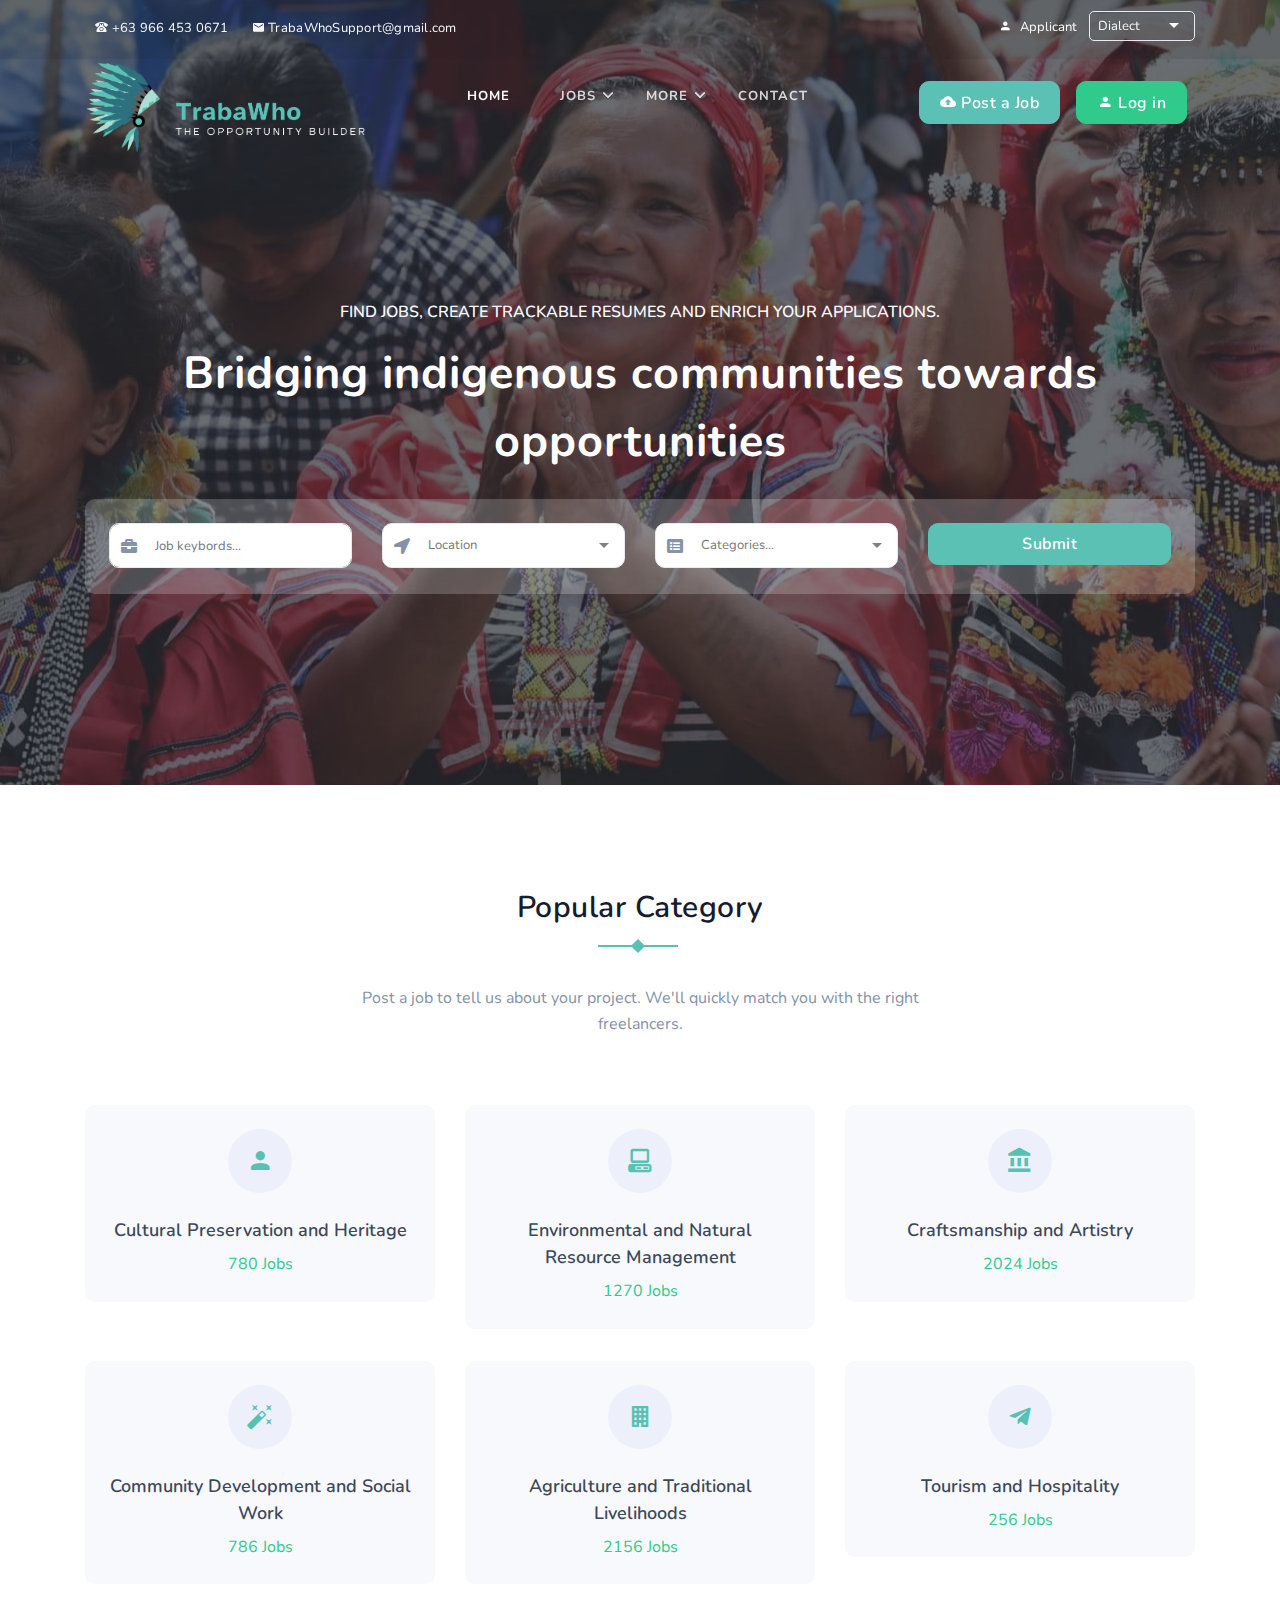
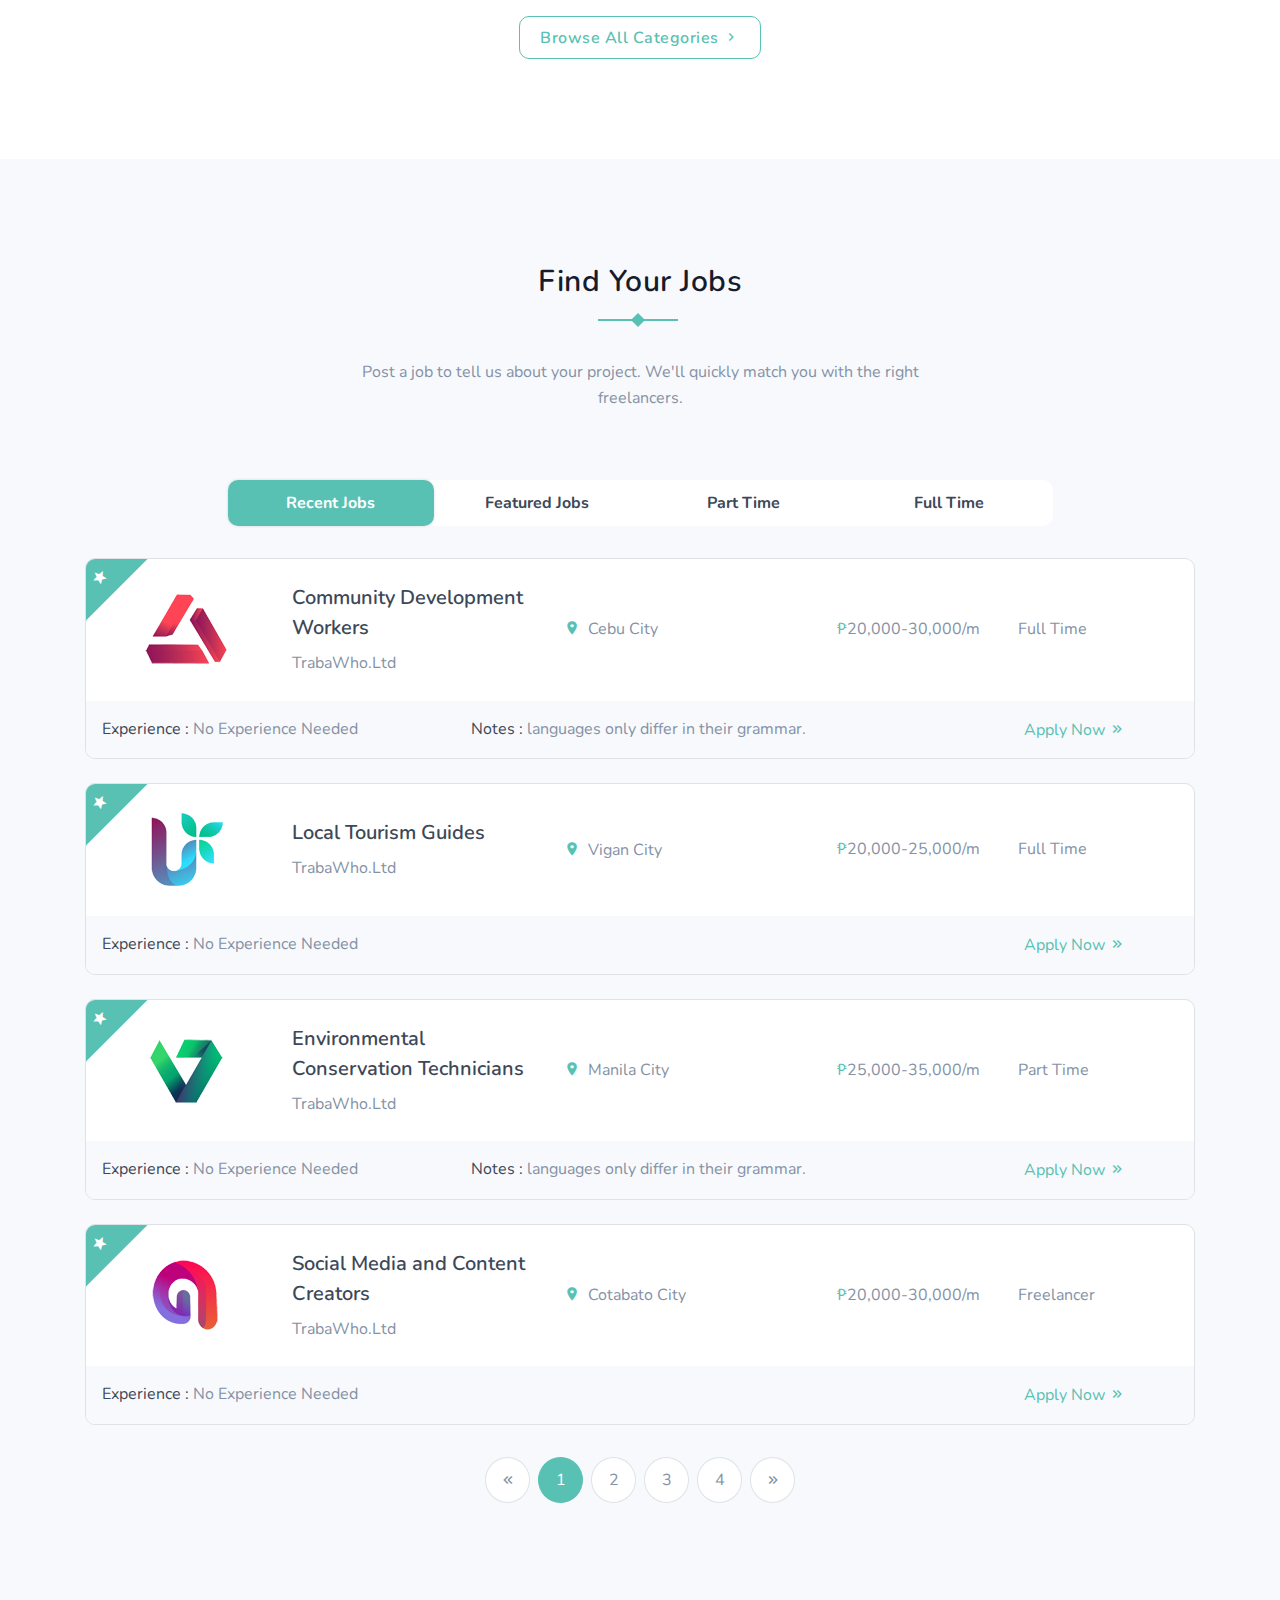
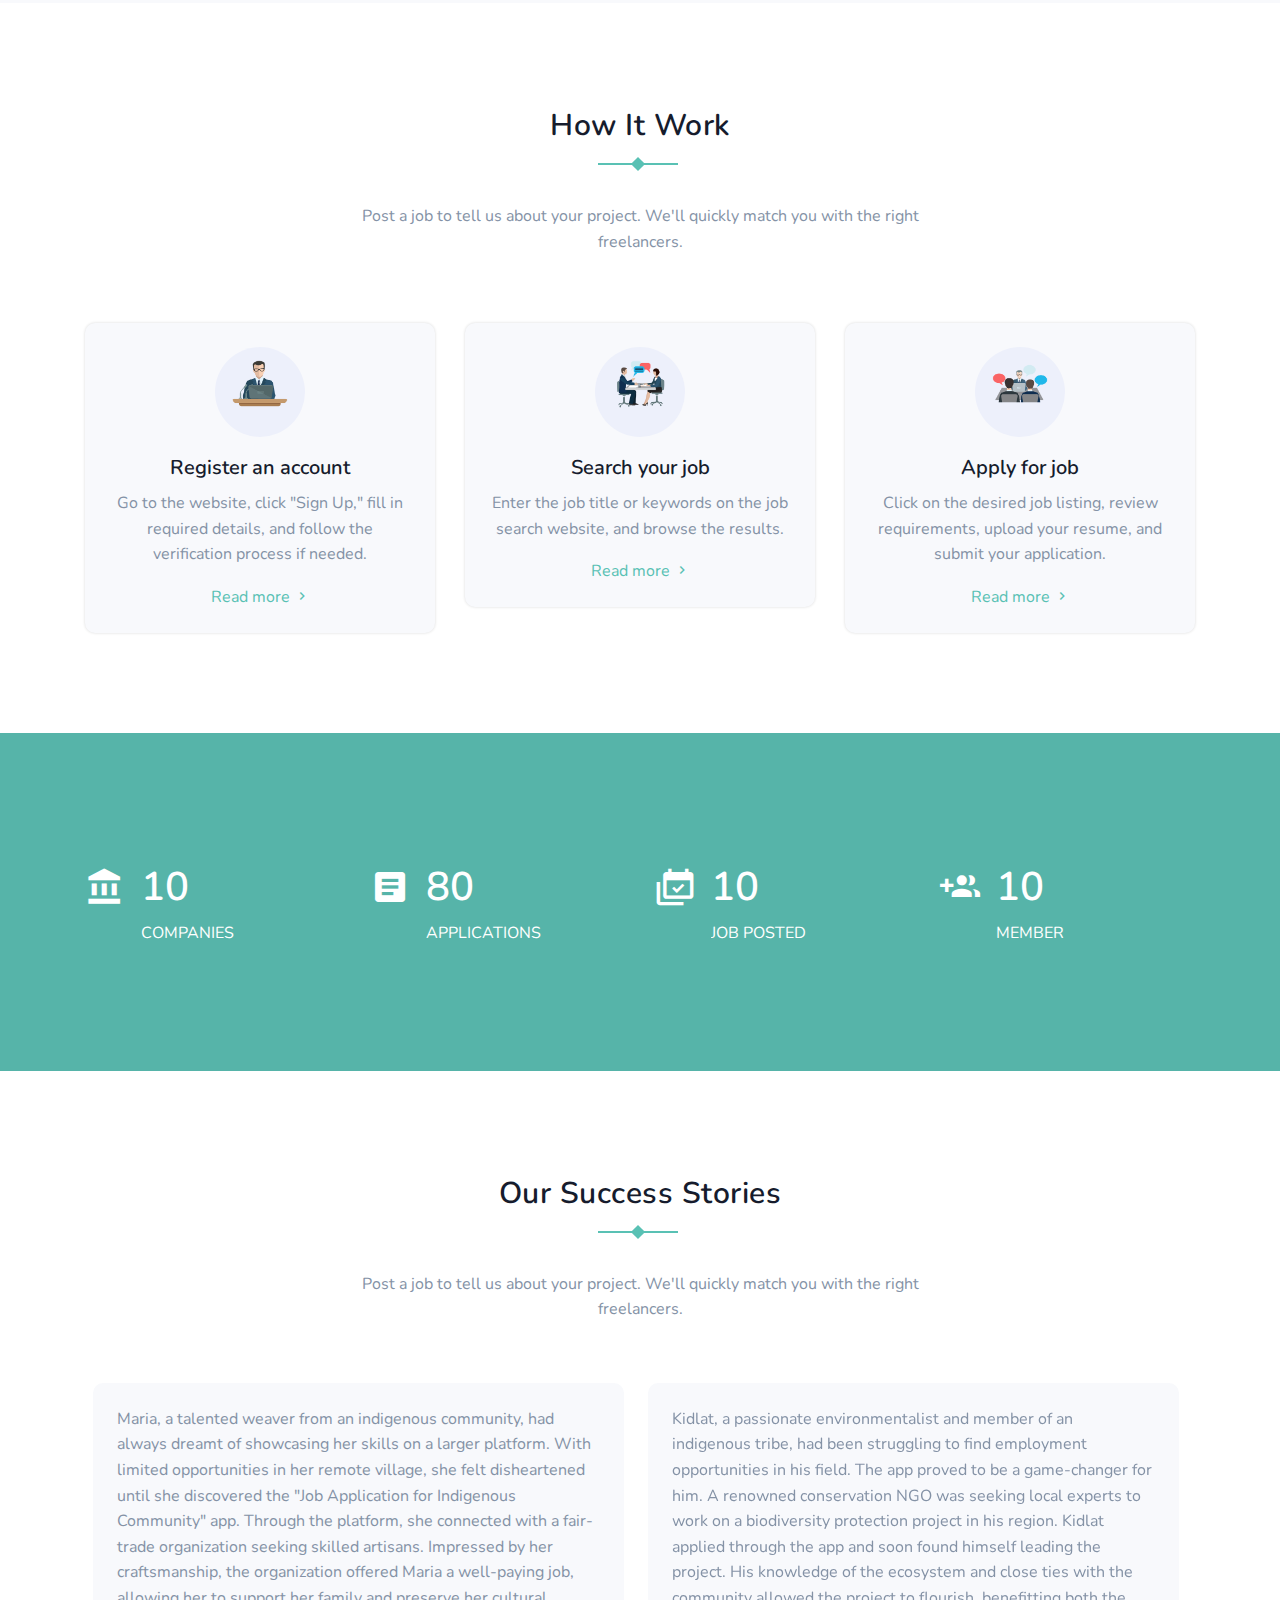
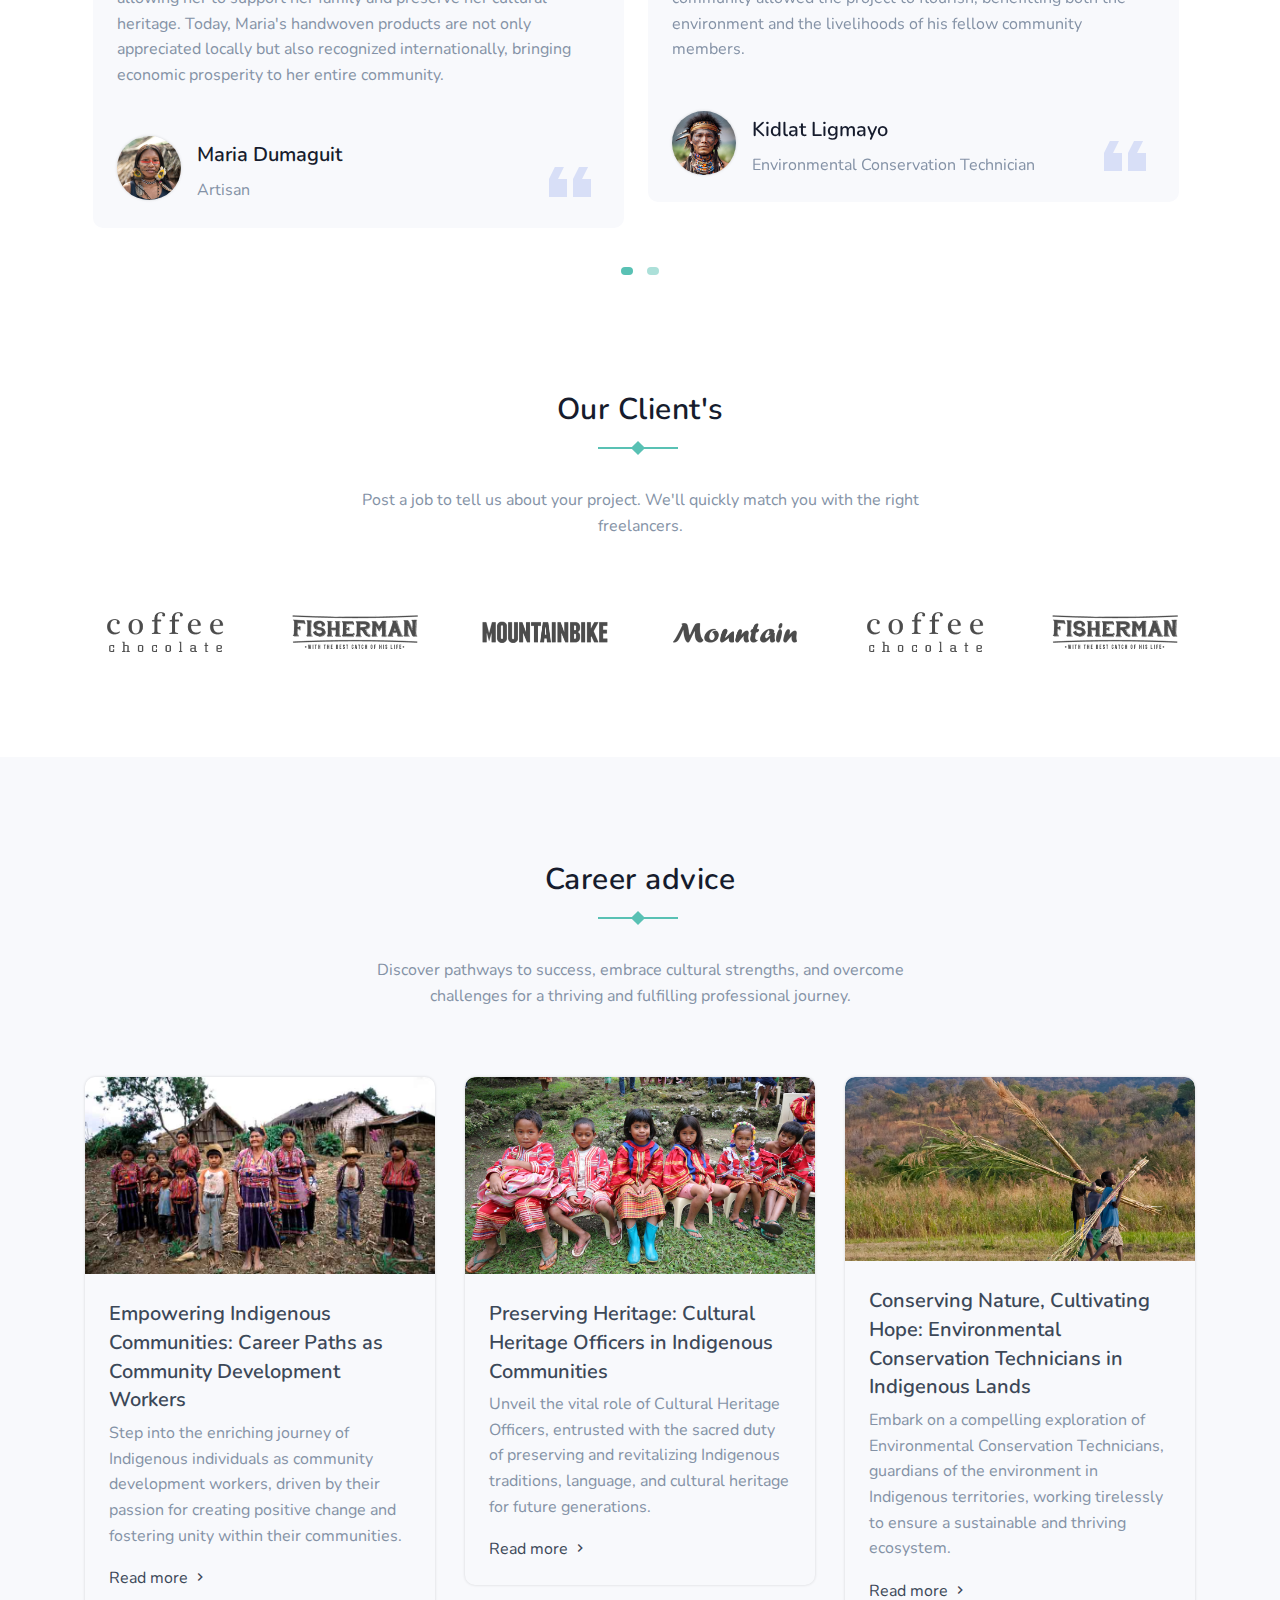
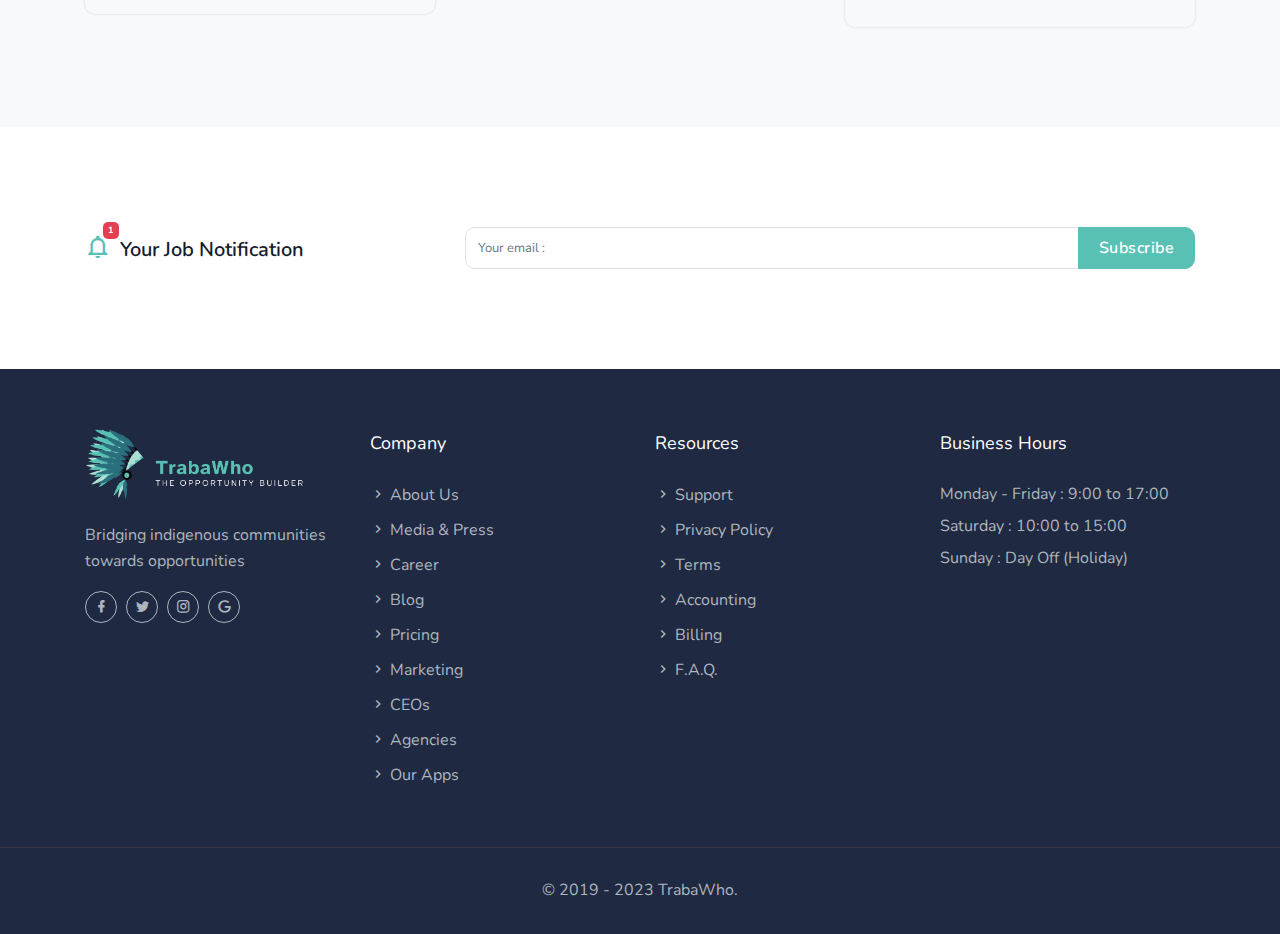
==== commit 4c8c724b: "Change Pictures" ====
--- a/index.html
+++ b/index.html
@@ -146,7 +146,7 @@
     <!-- Navbar End -->
 
     <!-- Start Home -->
-    <section class="bg-home" style="background: url('images/tribes-1.jpg') center center;">
+    <section class="bg-home" style="background: url('images/index-1.jpeg') center center;">
         <div class="bg-overlay"></div>
         <div class="home-center">
             <div class="home-desc-center">
